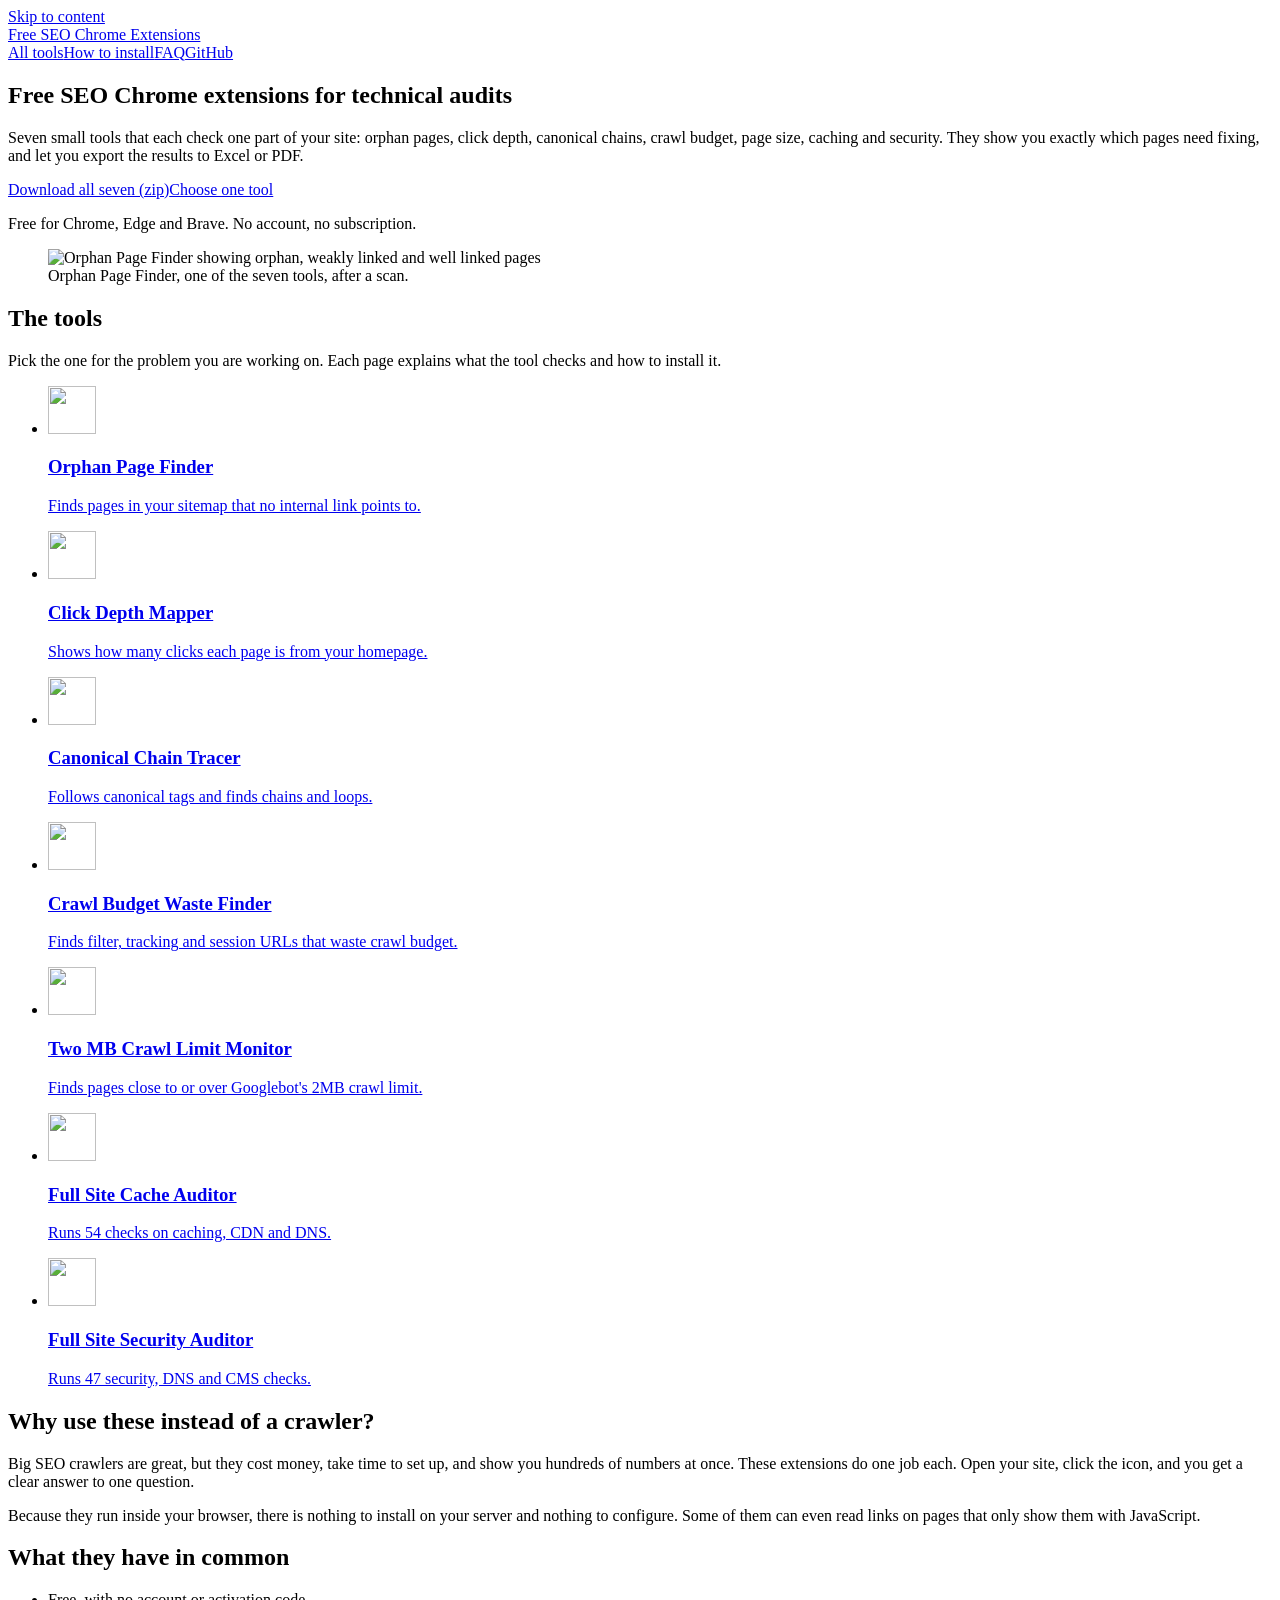
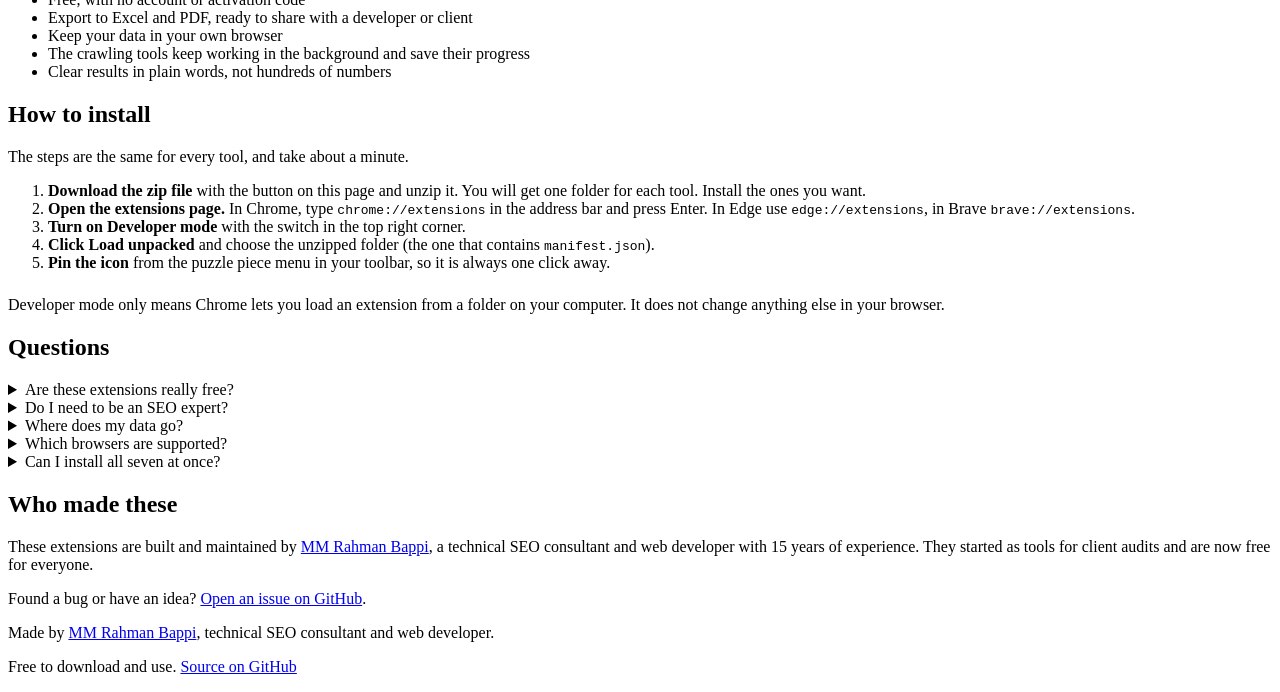
==== index.html @ ab99b5d5 "Rename to seo-chrome-extensions, add website with SEO and schema, download links, fix manifest descr" ====
<!doctype html>
<html lang="en">
<head>
<meta charset="utf-8">
<meta name="viewport" content="width=device-width, initial-scale=1">
<title>Free SEO Chrome Extensions for Technical SEO Audits</title>
<meta name="description" content="Seven free Chrome extensions for technical SEO: orphan pages, click depth, canonical chains, crawl budget, the 2MB limit, cache and security audits.">
<link rel="canonical" href="https://mmrahmanbappi.github.io/seo-chrome-extensions/">
<meta name="robots" content="index, follow, max-image-preview:large">
<meta name="author" content="MM Rahman Bappi">
<meta name="theme-color" content="#16835a">
<meta property="og:type" content="website">
<meta property="og:site_name" content="Free SEO Chrome Extensions">
<meta property="og:title" content="Free SEO Chrome Extensions for Technical SEO Audits">
<meta property="og:description" content="Seven free Chrome extensions for technical SEO: orphan pages, click depth, canonical chains, crawl budget, the 2MB limit, cache and security audits.">
<meta property="og:url" content="https://mmrahmanbappi.github.io/seo-chrome-extensions/">
<meta property="og:image" content="https://mmrahmanbappi.github.io/seo-chrome-extensions/images/og/home.jpg">
<meta property="og:image:width" content="1200">
<meta property="og:image:height" content="630">
<meta property="og:image:alt" content="Free SEO Chrome Extensions for Technical SEO Audits">
<meta property="og:locale" content="en_US">
<meta name="twitter:card" content="summary_large_image">
<meta name="twitter:title" content="Free SEO Chrome Extensions for Technical SEO Audits">
<meta name="twitter:description" content="Seven free Chrome extensions for technical SEO: orphan pages, click depth, canonical chains, crawl budget, the 2MB limit, cache and security audits.">
<meta name="twitter:image" content="https://mmrahmanbappi.github.io/seo-chrome-extensions/images/og/home.jpg">
<link rel="icon" href="https://mmrahmanbappi.github.io/seo-chrome-extensions/favicon.svg" type="image/svg+xml">
<link rel="stylesheet" href="https://mmrahmanbappi.github.io/seo-chrome-extensions/site.css">
<script type="application/ld+json">
{
 "@context": "https://schema.org",
 "@graph": [
  {
   "@type": "WebSite",
   "@id": "https://mmrahmanbappi.github.io/seo-chrome-extensions/#website",
   "url": "https://mmrahmanbappi.github.io/seo-chrome-extensions/",
   "name": "Free SEO Chrome Extensions",
   "description": "Seven free Chrome extensions for technical SEO audits.",
   "inLanguage": "en",
   "publisher": {
    "@id": "https://mmrahmanbappi.github.io/seo-chrome-extensions/#author"
   }
  },
  {
   "@type": "Person",
   "@id": "https://mmrahmanbappi.github.io/seo-chrome-extensions/#author",
   "name": "MM Rahman Bappi",
   "url": "https://mmseo.app/",
   "jobTitle": "Technical SEO consultant and web developer",
   "sameAs": [
    "https://github.com/mmrahmanbappi",
    "https://mmseo.app/"
   ]
  },
  {
   "@type": "CollectionPage",
   "@id": "https://mmrahmanbappi.github.io/seo-chrome-extensions/#webpage",
   "url": "https://mmrahmanbappi.github.io/seo-chrome-extensions/",
   "name": "Free SEO Chrome Extensions for Technical SEO Audits",
   "description": "Seven free Chrome extensions for technical SEO: orphan pages, click depth, canonical chains, crawl budget, the 2MB limit, cache and security audits.",
   "isPartOf": {
    "@id": "https://mmrahmanbappi.github.io/seo-chrome-extensions/#website"
   },
   "mainEntity": {
    "@id": "https://mmrahmanbappi.github.io/seo-chrome-extensions/#tools"
   },
   "primaryImageOfPage": "https://mmrahmanbappi.github.io/seo-chrome-extensions/images/og/home.jpg",
   "inLanguage": "en",
   "dateModified": "2026-09-23"
  },
  {
   "@type": "ItemList",
   "@id": "https://mmrahmanbappi.github.io/seo-chrome-extensions/#tools",
   "name": "Free SEO Chrome extensions",
   "numberOfItems": 7,
   "itemListElement": [
    {
     "@type": "ListItem",
     "position": 1,
     "url": "https://mmrahmanbappi.github.io/seo-chrome-extensions/orphan-page-finder/",
     "name": "Orphan Page Finder"
    },
    {
     "@type": "ListItem",
     "position": 2,
     "url": "https://mmrahmanbappi.github.io/seo-chrome-extensions/click-depth-mapper/",
     "name": "Click Depth Mapper"
    },
    {
     "@type": "ListItem",
     "position": 3,
     "url": "https://mmrahmanbappi.github.io/seo-chrome-extensions/canonical-chain-tracer/",
     "name": "Canonical Chain Tracer"
    },
    {
     "@type": "ListItem",
     "position": 4,
     "url": "https://mmrahmanbappi.github.io/seo-chrome-extensions/crawl-budget-waste-finder/",
     "name": "Crawl Budget Waste Finder"
    },
    {
     "@type": "ListItem",
     "position": 5,
     "url": "https://mmrahmanbappi.github.io/seo-chrome-extensions/two-mb-crawl-limit-monitor/",
     "name": "Two MB Crawl Limit Monitor"
    },
    {
     "@type": "ListItem",
     "position": 6,
     "url": "https://mmrahmanbappi.github.io/seo-chrome-extensions/full-site-cache-auditor/",
     "name": "Full Site Cache Auditor"
    },
    {
     "@type": "ListItem",
     "position": 7,
     "url": "https://mmrahmanbappi.github.io/seo-chrome-extensions/full-site-security-auditor/",
     "name": "Full Site Security Auditor"
    }
   ]
  },
  {
   "@type": "FAQPage",
   "@id": "https://mmrahmanbappi.github.io/seo-chrome-extensions/#faq",
   "mainEntity": [
    {
     "@type": "Question",
     "name": "Are these extensions really free?",
     "acceptedAnswer": {
      "@type": "Answer",
      "text": "Yes. All seven are free to download and use, with no account, no subscription and no activation code."
     }
    },
    {
     "@type": "Question",
     "name": "Do I need to be an SEO expert?",
     "acceptedAnswer": {
      "@type": "Answer",
      "text": "No. Each tool explains what it found in plain words and shows which pages need attention first. You can also export Excel and PDF reports to share with a developer."
     }
    },
    {
     "@type": "Question",
     "name": "Where does my data go?",
     "acceptedAnswer": {
      "@type": "Answer",
      "text": "Scan results and settings are saved in your own browser. The extensions do not ask you to sign in."
     }
    },
    {
     "@type": "Question",
     "name": "Which browsers are supported?",
     "acceptedAnswer": {
      "@type": "Answer",
      "text": "Google Chrome, and browsers built on Chromium such as Microsoft Edge and Brave."
     }
    },
    {
     "@type": "Question",
     "name": "Can I install all seven at once?",
     "acceptedAnswer": {
      "@type": "Answer",
      "text": "Yes. Download the all-in-one zip, unzip it, and load each folder with Load unpacked."
     }
    }
   ]
  }
 ]
}
</script>
</head>
<body>
<a class="skip" href="#main">Skip to content</a>
<header class="top"><div class="wrap">
<a class="brand" href="https://mmrahmanbappi.github.io/seo-chrome-extensions/">Free SEO Chrome Extensions</a>
<nav aria-label="Main"><a href="https://mmrahmanbappi.github.io/seo-chrome-extensions/#tools">All tools</a><a href="https://mmrahmanbappi.github.io/seo-chrome-extensions/#install">How to install</a><a href="https://mmrahmanbappi.github.io/seo-chrome-extensions/#faq">FAQ</a><a href="https://github.com/mmrahmanbappi/seo-chrome-extensions">GitHub</a></nav>
</div></header>
<main id="main">
<section class="hero"><div class="wrap hero-grid">
<div>
<h1>Free SEO Chrome extensions for technical audits</h1>
<p class="lead">Seven small tools that each check one part of your site: orphan pages, click depth, canonical chains, crawl budget, page size, caching and security. They show you exactly which pages need fixing, and let you export the results to Excel or PDF.</p>
<div class="actions"><a class="btn main" href="https://github.com/mmrahmanbappi/seo-chrome-extensions/releases/latest/download/seo-chrome-extensions-all.zip">Download all seven (zip)</a><a class="btn alt" href="#tools">Choose one tool</a></div>
<p class="small">Free for Chrome, Edge and Brave. No account, no subscription.</p>
</div>
<figure>
<picture><source type="image/webp" srcset="https://mmrahmanbappi.github.io/seo-chrome-extensions/images/orphan-page-finder-800.webp 800w, https://mmrahmanbappi.github.io/seo-chrome-extensions/images/orphan-page-finder-1200.webp 1200w" sizes="(max-width: 860px) 100vw, 600px">
<img src="https://mmrahmanbappi.github.io/seo-chrome-extensions/images/orphan-page-finder-1200.jpg" alt="Orphan Page Finder showing orphan, weakly linked and well linked pages" width="1200" height="628" fetchpriority="high"></picture>
<figcaption>Orphan Page Finder, one of the seven tools, after a scan.</figcaption>
</figure>
</div></section>

<section class="band alt" id="tools"><div class="wrap">
<h2>The tools</h2>
<p>Pick the one for the problem you are working on. Each page explains what the tool checks and how to install it.</p>
<ul class="grid"><li><a class="card" href="https://mmrahmanbappi.github.io/seo-chrome-extensions/orphan-page-finder/"><img src="https://mmrahmanbappi.github.io/seo-chrome-extensions/images/icons/orphan-page-finder.png" alt="" width="48" height="48" loading="lazy"><div><h3>Orphan Page Finder</h3><p>Finds pages in your sitemap that no internal link points to.</p></div></a></li><li><a class="card" href="https://mmrahmanbappi.github.io/seo-chrome-extensions/click-depth-mapper/"><img src="https://mmrahmanbappi.github.io/seo-chrome-extensions/images/icons/click-depth-mapper.png" alt="" width="48" height="48" loading="lazy"><div><h3>Click Depth Mapper</h3><p>Shows how many clicks each page is from your homepage.</p></div></a></li><li><a class="card" href="https://mmrahmanbappi.github.io/seo-chrome-extensions/canonical-chain-tracer/"><img src="https://mmrahmanbappi.github.io/seo-chrome-extensions/images/icons/canonical-chain-tracer.png" alt="" width="48" height="48" loading="lazy"><div><h3>Canonical Chain Tracer</h3><p>Follows canonical tags and finds chains and loops.</p></div></a></li><li><a class="card" href="https://mmrahmanbappi.github.io/seo-chrome-extensions/crawl-budget-waste-finder/"><img src="https://mmrahmanbappi.github.io/seo-chrome-extensions/images/icons/crawl-budget-waste-finder.png" alt="" width="48" height="48" loading="lazy"><div><h3>Crawl Budget Waste Finder</h3><p>Finds filter, tracking and session URLs that waste crawl budget.</p></div></a></li><li><a class="card" href="https://mmrahmanbappi.github.io/seo-chrome-extensions/two-mb-crawl-limit-monitor/"><img src="https://mmrahmanbappi.github.io/seo-chrome-extensions/images/icons/two-mb-crawl-limit-monitor.png" alt="" width="48" height="48" loading="lazy"><div><h3>Two MB Crawl Limit Monitor</h3><p>Finds pages close to or over Googlebot&#x27;s 2MB crawl limit.</p></div></a></li><li><a class="card" href="https://mmrahmanbappi.github.io/seo-chrome-extensions/full-site-cache-auditor/"><img src="https://mmrahmanbappi.github.io/seo-chrome-extensions/images/icons/full-site-cache-auditor.png" alt="" width="48" height="48" loading="lazy"><div><h3>Full Site Cache Auditor</h3><p>Runs 54 checks on caching, CDN and DNS.</p></div></a></li><li><a class="card" href="https://mmrahmanbappi.github.io/seo-chrome-extensions/full-site-security-auditor/"><img src="https://mmrahmanbappi.github.io/seo-chrome-extensions/images/icons/full-site-security-auditor.png" alt="" width="48" height="48" loading="lazy"><div><h3>Full Site Security Auditor</h3><p>Runs 47 security, DNS and CMS checks.</p></div></a></li></ul>
</div></section>

<section class="band"><div class="wrap two">
<div><h2>Why use these instead of a crawler?</h2>
<p>Big SEO crawlers are great, but they cost money, take time to set up, and show you hundreds of numbers at once. These extensions do one job each. Open your site, click the icon, and you get a clear answer to one question.</p>
<p>Because they run inside your browser, there is nothing to install on your server and nothing to configure. Some of them can even read links on pages that only show them with JavaScript.</p></div>
<div><h2>What they have in common</h2><ul class="checks">
<li>Free, with no account or activation code</li>
<li>Export to Excel and PDF, ready to share with a developer or client</li>
<li>Keep your data in your own browser</li>
<li>The crawling tools keep working in the background and save their progress</li>
<li>Clear results in plain words, not hundreds of numbers</li>
</ul></div>
</div></section>

<section class="band alt" id="install"><div class="wrap narrow">
<h2>How to install</h2>
<p>The steps are the same for every tool, and take about a minute.</p>
<ol class="steps">
<li><strong>Download the zip file</strong> with the button on this page and unzip it. You will get one folder for each tool. Install the ones you want.</li>
<li><strong>Open the extensions page.</strong> In Chrome, type <code>chrome://extensions</code> in the address bar and press Enter. In Edge use <code>edge://extensions</code>, in Brave <code>brave://extensions</code>.</li>
<li><strong>Turn on Developer mode</strong> with the switch in the top right corner.</li>
<li><strong>Click Load unpacked</strong> and choose the unzipped folder (the one that contains <code>manifest.json</code>).</li>
<li><strong>Pin the icon</strong> from the puzzle piece menu in your toolbar, so it is always one click away.</li>
</ol>
<p class="note" style="margin-top:1.5rem">Developer mode only means Chrome lets you load an extension from a folder on your computer. It does not change anything else in your browser.</p>
</div></section>

<section class="band" id="faq"><div class="wrap narrow">
<h2>Questions</h2>
<details><summary>Are these extensions really free?</summary><p>Yes. All seven are free to download and use, with no account, no subscription and no activation code.</p></details><details><summary>Do I need to be an SEO expert?</summary><p>No. Each tool explains what it found in plain words and shows which pages need attention first. You can also export Excel and PDF reports to share with a developer.</p></details><details><summary>Where does my data go?</summary><p>Scan results and settings are saved in your own browser. The extensions do not ask you to sign in.</p></details><details><summary>Which browsers are supported?</summary><p>Google Chrome, and browsers built on Chromium such as Microsoft Edge and Brave.</p></details><details><summary>Can I install all seven at once?</summary><p>Yes. Download the all-in-one zip, unzip it, and load each folder with Load unpacked.</p></details>
</div></section>

<section class="band alt"><div class="wrap narrow">
<h2>Who made these</h2>
<p>These extensions are built and maintained by <a href="https://mmseo.app/">MM Rahman Bappi</a>, a technical SEO consultant and web developer with 15 years of experience. They started as tools for client audits and are now free for everyone.</p>
<p>Found a bug or have an idea? <a href="https://github.com/mmrahmanbappi/seo-chrome-extensions/issues">Open an issue on GitHub</a>.</p>
</div></section>
</main>
<footer><div class="wrap">
<p>Made by <a href="https://mmseo.app/">MM Rahman Bappi</a>, technical SEO consultant and web developer.</p>
<p>Free to download and use. <a href="https://github.com/mmrahmanbappi/seo-chrome-extensions">Source on GitHub</a></p>
</div></footer>
</body>
</html>
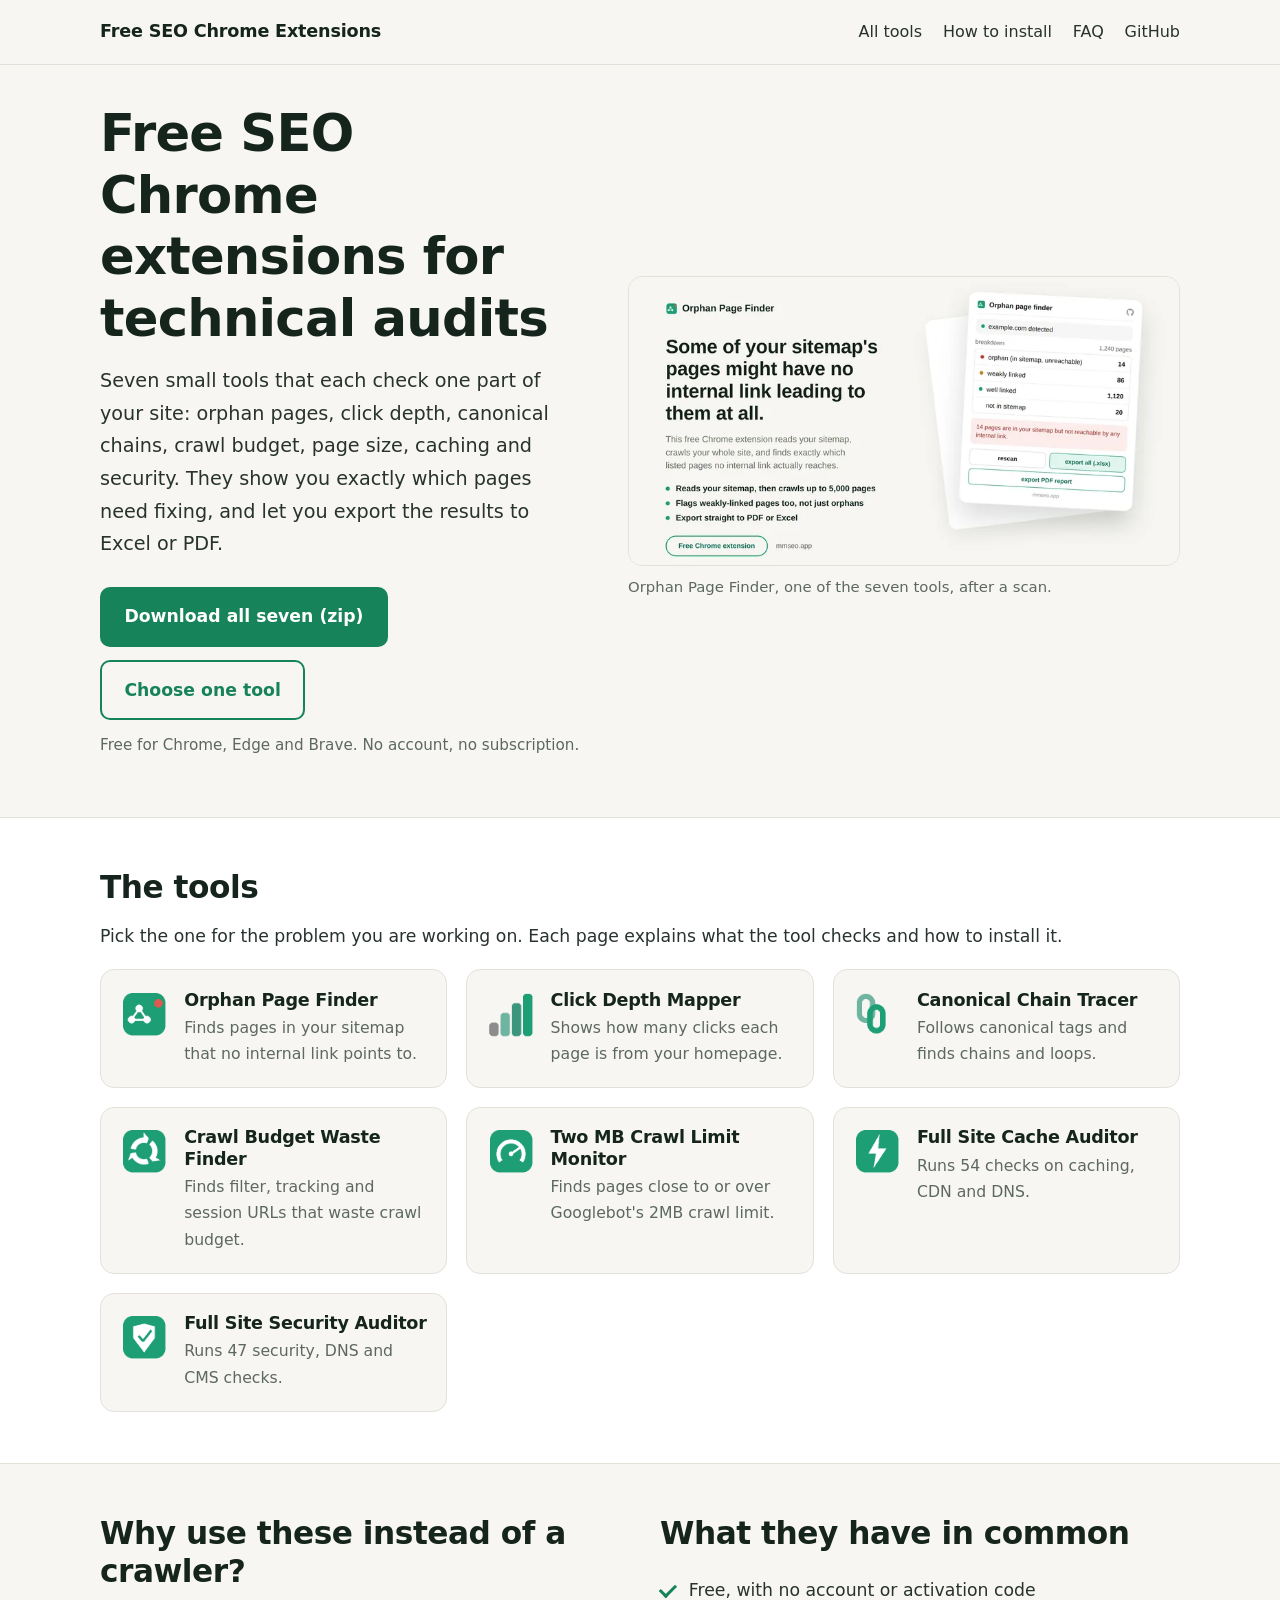
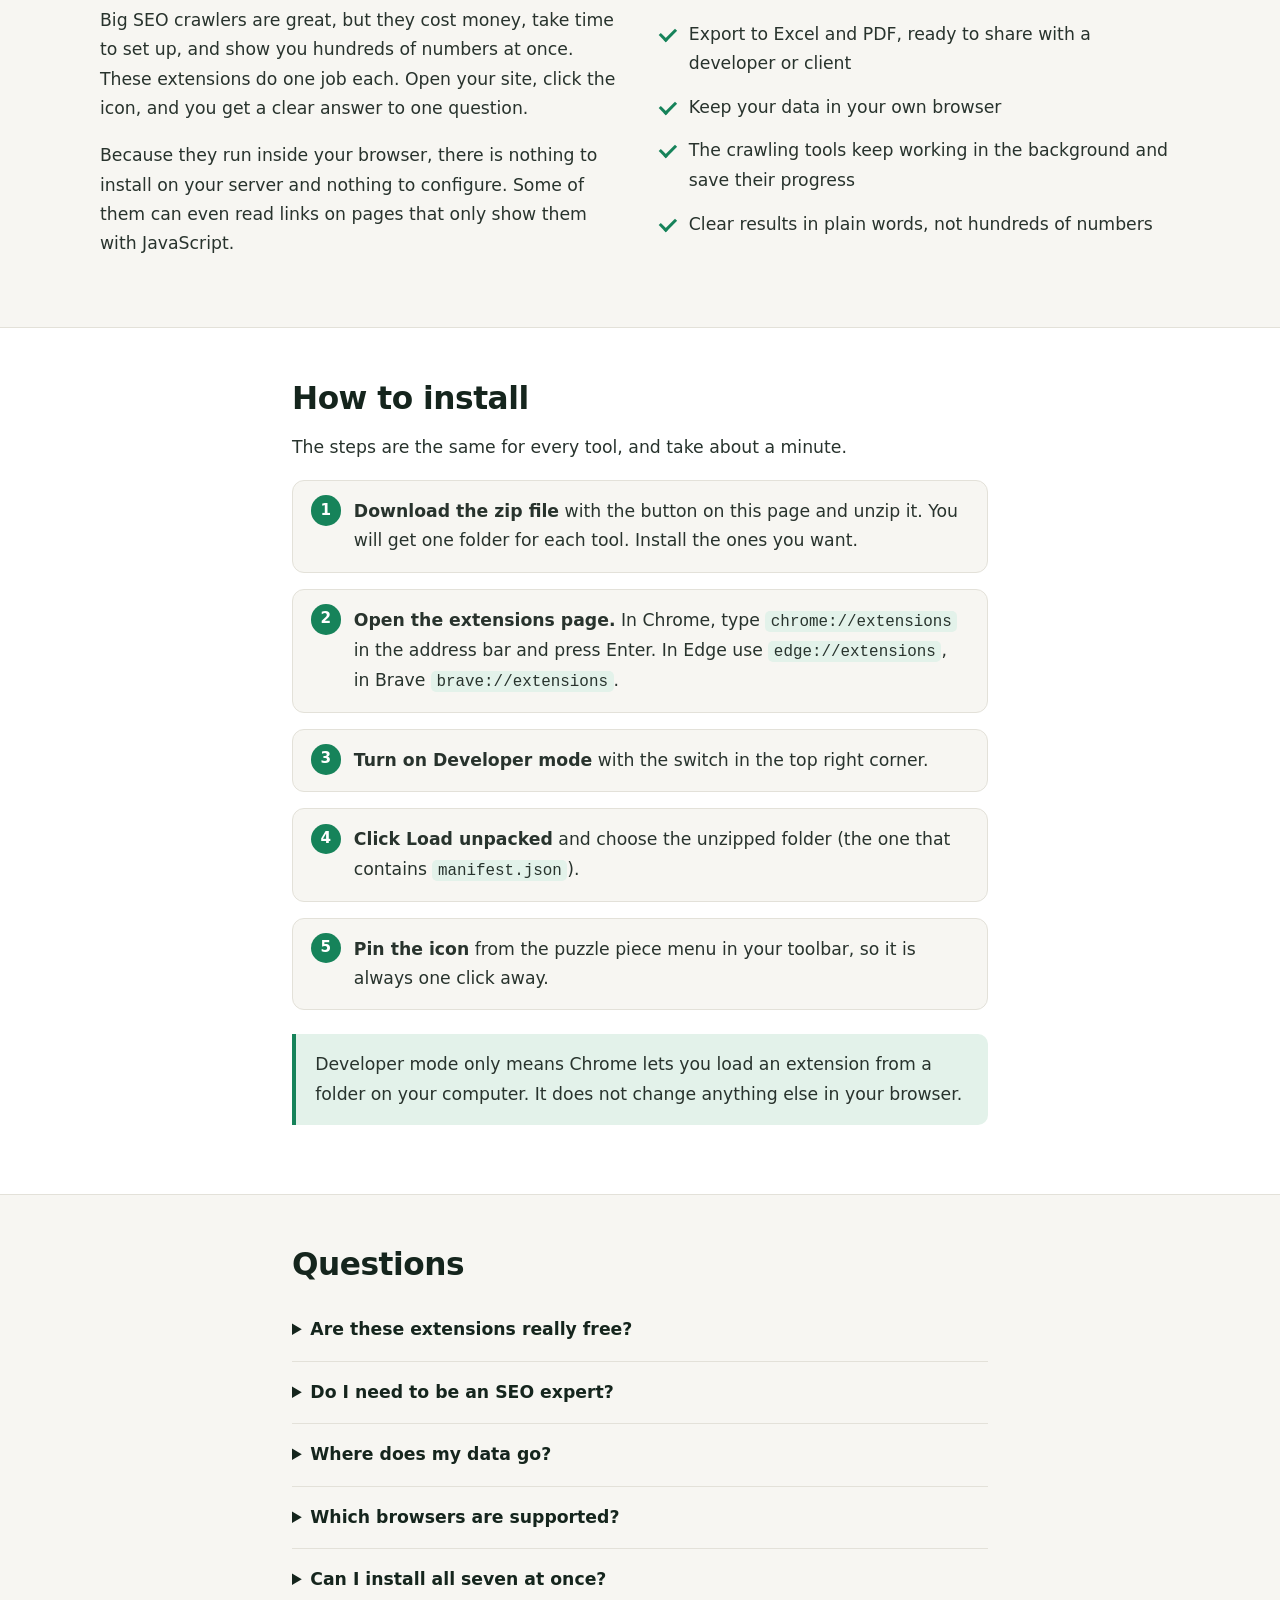
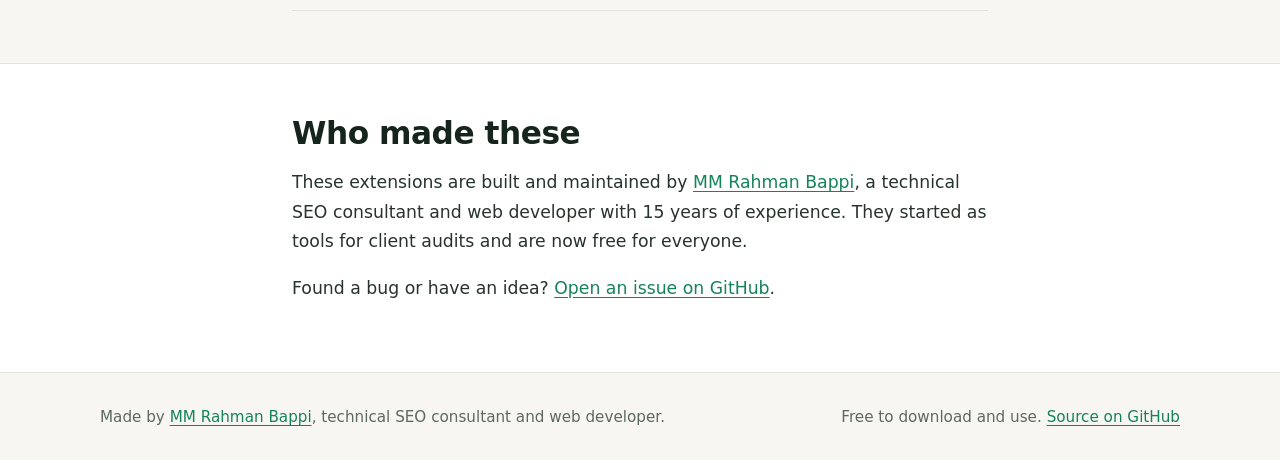
==== commit d71bc968: "Rename repository to chrome-extensions and update all links" ====
--- a/index.html
+++ b/index.html
@@ -5,7 +5,7 @@
 <meta name="viewport" content="width=device-width, initial-scale=1">
 <title>Free SEO Chrome Extensions for Technical SEO Audits</title>
 <meta name="description" content="Seven free Chrome extensions for technical SEO: orphan pages, click depth, canonical chains, crawl budget, the 2MB limit, cache and security audits.">
-<link rel="canonical" href="https://mmrahmanbappi.github.io/seo-chrome-extensions/">
+<link rel="canonical" href="https://mmrahmanbappi.github.io/chrome-extensions/">
 <meta name="robots" content="index, follow, max-image-preview:large">
 <meta name="author" content="MM Rahman Bappi">
 <meta name="theme-color" content="#16835a">
@@ -13,8 +13,8 @@
 <meta property="og:site_name" content="Free SEO Chrome Extensions">
 <meta property="og:title" content="Free SEO Chrome Extensions for Technical SEO Audits">
 <meta property="og:description" content="Seven free Chrome extensions for technical SEO: orphan pages, click depth, canonical chains, crawl budget, the 2MB limit, cache and security audits.">
-<meta property="og:url" content="https://mmrahmanbappi.github.io/seo-chrome-extensions/">
-<meta property="og:image" content="https://mmrahmanbappi.github.io/seo-chrome-extensions/images/og/home.jpg">
+<meta property="og:url" content="https://mmrahmanbappi.github.io/chrome-extensions/">
+<meta property="og:image" content="https://mmrahmanbappi.github.io/chrome-extensions/images/og/home.jpg">
 <meta property="og:image:width" content="1200">
 <meta property="og:image:height" content="630">
 <meta property="og:image:alt" content="Free SEO Chrome Extensions for Technical SEO Audits">
@@ -22,27 +22,27 @@
 <meta name="twitter:card" content="summary_large_image">
 <meta name="twitter:title" content="Free SEO Chrome Extensions for Technical SEO Audits">
 <meta name="twitter:description" content="Seven free Chrome extensions for technical SEO: orphan pages, click depth, canonical chains, crawl budget, the 2MB limit, cache and security audits.">
-<meta name="twitter:image" content="https://mmrahmanbappi.github.io/seo-chrome-extensions/images/og/home.jpg">
-<link rel="icon" href="https://mmrahmanbappi.github.io/seo-chrome-extensions/favicon.svg" type="image/svg+xml">
-<link rel="stylesheet" href="https://mmrahmanbappi.github.io/seo-chrome-extensions/site.css">
+<meta name="twitter:image" content="https://mmrahmanbappi.github.io/chrome-extensions/images/og/home.jpg">
+<link rel="icon" href="https://mmrahmanbappi.github.io/chrome-extensions/favicon.svg" type="image/svg+xml">
+<link rel="stylesheet" href="https://mmrahmanbappi.github.io/chrome-extensions/site.css">
 <script type="application/ld+json">
 {
  "@context": "https://schema.org",
  "@graph": [
   {
    "@type": "WebSite",
-   "@id": "https://mmrahmanbappi.github.io/seo-chrome-extensions/#website",
-   "url": "https://mmrahmanbappi.github.io/seo-chrome-extensions/",
+   "@id": "https://mmrahmanbappi.github.io/chrome-extensions/#website",
+   "url": "https://mmrahmanbappi.github.io/chrome-extensions/",
    "name": "Free SEO Chrome Extensions",
    "description": "Seven free Chrome extensions for technical SEO audits.",
    "inLanguage": "en",
    "publisher": {
-    "@id": "https://mmrahmanbappi.github.io/seo-chrome-extensions/#author"
+    "@id": "https://mmrahmanbappi.github.io/chrome-extensions/#author"
    }
   },
   {
    "@type": "Person",
-   "@id": "https://mmrahmanbappi.github.io/seo-chrome-extensions/#author",
+   "@id": "https://mmrahmanbappi.github.io/chrome-extensions/#author",
    "name": "MM Rahman Bappi",
    "url": "https://mmseo.app/",
    "jobTitle": "Technical SEO consultant and web developer",
@@ -53,73 +53,73 @@
   },
   {
    "@type": "CollectionPage",
-   "@id": "https://mmrahmanbappi.github.io/seo-chrome-extensions/#webpage",
-   "url": "https://mmrahmanbappi.github.io/seo-chrome-extensions/",
+   "@id": "https://mmrahmanbappi.github.io/chrome-extensions/#webpage",
+   "url": "https://mmrahmanbappi.github.io/chrome-extensions/",
    "name": "Free SEO Chrome Extensions for Technical SEO Audits",
    "description": "Seven free Chrome extensions for technical SEO: orphan pages, click depth, canonical chains, crawl budget, the 2MB limit, cache and security audits.",
    "isPartOf": {
-    "@id": "https://mmrahmanbappi.github.io/seo-chrome-extensions/#website"
+    "@id": "https://mmrahmanbappi.github.io/chrome-extensions/#website"
    },
    "mainEntity": {
-    "@id": "https://mmrahmanbappi.github.io/seo-chrome-extensions/#tools"
+    "@id": "https://mmrahmanbappi.github.io/chrome-extensions/#tools"
    },
-   "primaryImageOfPage": "https://mmrahmanbappi.github.io/seo-chrome-extensions/images/og/home.jpg",
+   "primaryImageOfPage": "https://mmrahmanbappi.github.io/chrome-extensions/images/og/home.jpg",
    "inLanguage": "en",
    "dateModified": "2026-09-23"
   },
   {
    "@type": "ItemList",
-   "@id": "https://mmrahmanbappi.github.io/seo-chrome-extensions/#tools",
+   "@id": "https://mmrahmanbappi.github.io/chrome-extensions/#tools",
    "name": "Free SEO Chrome extensions",
    "numberOfItems": 7,
    "itemListElement": [
     {
      "@type": "ListItem",
      "position": 1,
-     "url": "https://mmrahmanbappi.github.io/seo-chrome-extensions/orphan-page-finder/",
+     "url": "https://mmrahmanbappi.github.io/chrome-extensions/orphan-page-finder/",
      "name": "Orphan Page Finder"
     },
     {
      "@type": "ListItem",
      "position": 2,
-     "url": "https://mmrahmanbappi.github.io/seo-chrome-extensions/click-depth-mapper/",
+     "url": "https://mmrahmanbappi.github.io/chrome-extensions/click-depth-mapper/",
      "name": "Click Depth Mapper"
     },
     {
      "@type": "ListItem",
      "position": 3,
-     "url": "https://mmrahmanbappi.github.io/seo-chrome-extensions/canonical-chain-tracer/",
+     "url": "https://mmrahmanbappi.github.io/chrome-extensions/canonical-chain-tracer/",
      "name": "Canonical Chain Tracer"
     },
     {
      "@type": "ListItem",
      "position": 4,
-     "url": "https://mmrahmanbappi.github.io/seo-chrome-extensions/crawl-budget-waste-finder/",
+     "url": "https://mmrahmanbappi.github.io/chrome-extensions/crawl-budget-waste-finder/",
      "name": "Crawl Budget Waste Finder"
     },
     {
      "@type": "ListItem",
      "position": 5,
-     "url": "https://mmrahmanbappi.github.io/seo-chrome-extensions/two-mb-crawl-limit-monitor/",
+     "url": "https://mmrahmanbappi.github.io/chrome-extensions/two-mb-crawl-limit-monitor/",
      "name": "Two MB Crawl Limit Monitor"
     },
     {
      "@type": "ListItem",
      "position": 6,
-     "url": "https://mmrahmanbappi.github.io/seo-chrome-extensions/full-site-cache-auditor/",
+     "url": "https://mmrahmanbappi.github.io/chrome-extensions/full-site-cache-auditor/",
      "name": "Full Site Cache Auditor"
     },
     {
      "@type": "ListItem",
      "position": 7,
-     "url": "https://mmrahmanbappi.github.io/seo-chrome-extensions/full-site-security-auditor/",
+     "url": "https://mmrahmanbappi.github.io/chrome-extensions/full-site-security-auditor/",
      "name": "Full Site Security Auditor"
     }
    ]
   },
   {
    "@type": "FAQPage",
-   "@id": "https://mmrahmanbappi.github.io/seo-chrome-extensions/#faq",
+   "@id": "https://mmrahmanbappi.github.io/chrome-extensions/#faq",
    "mainEntity": [
     {
      "@type": "Question",
@@ -170,20 +170,20 @@
 <body>
 <a class="skip" href="#main">Skip to content</a>
 <header class="top"><div class="wrap">
-<a class="brand" href="https://mmrahmanbappi.github.io/seo-chrome-extensions/">Free SEO Chrome Extensions</a>
-<nav aria-label="Main"><a href="https://mmrahmanbappi.github.io/seo-chrome-extensions/#tools">All tools</a><a href="https://mmrahmanbappi.github.io/seo-chrome-extensions/#install">How to install</a><a href="https://mmrahmanbappi.github.io/seo-chrome-extensions/#faq">FAQ</a><a href="https://github.com/mmrahmanbappi/seo-chrome-extensions">GitHub</a></nav>
+<a class="brand" href="https://mmrahmanbappi.github.io/chrome-extensions/">Free SEO Chrome Extensions</a>
+<nav aria-label="Main"><a href="https://mmrahmanbappi.github.io/chrome-extensions/#tools">All tools</a><a href="https://mmrahmanbappi.github.io/chrome-extensions/#install">How to install</a><a href="https://mmrahmanbappi.github.io/chrome-extensions/#faq">FAQ</a><a href="https://github.com/mmrahmanbappi/chrome-extensions">GitHub</a></nav>
 </div></header>
 <main id="main">
 <section class="hero"><div class="wrap hero-grid">
 <div>
 <h1>Free SEO Chrome extensions for technical audits</h1>
 <p class="lead">Seven small tools that each check one part of your site: orphan pages, click depth, canonical chains, crawl budget, page size, caching and security. They show you exactly which pages need fixing, and let you export the results to Excel or PDF.</p>
-<div class="actions"><a class="btn main" href="https://github.com/mmrahmanbappi/seo-chrome-extensions/releases/latest/download/seo-chrome-extensions-all.zip">Download all seven (zip)</a><a class="btn alt" href="#tools">Choose one tool</a></div>
+<div class="actions"><a class="btn main" href="https://github.com/mmrahmanbappi/chrome-extensions/releases/latest/download/chrome-extensions-all.zip">Download all seven (zip)</a><a class="btn alt" href="#tools">Choose one tool</a></div>
 <p class="small">Free for Chrome, Edge and Brave. No account, no subscription.</p>
 </div>
 <figure>
-<picture><source type="image/webp" srcset="https://mmrahmanbappi.github.io/seo-chrome-extensions/images/orphan-page-finder-800.webp 800w, https://mmrahmanbappi.github.io/seo-chrome-extensions/images/orphan-page-finder-1200.webp 1200w" sizes="(max-width: 860px) 100vw, 600px">
-<img src="https://mmrahmanbappi.github.io/seo-chrome-extensions/images/orphan-page-finder-1200.jpg" alt="Orphan Page Finder showing orphan, weakly linked and well linked pages" width="1200" height="628" fetchpriority="high"></picture>
+<picture><source type="image/webp" srcset="https://mmrahmanbappi.github.io/chrome-extensions/images/orphan-page-finder-800.webp 800w, https://mmrahmanbappi.github.io/chrome-extensions/images/orphan-page-finder-1200.webp 1200w" sizes="(max-width: 860px) 100vw, 600px">
+<img src="https://mmrahmanbappi.github.io/chrome-extensions/images/orphan-page-finder-1200.jpg" alt="Orphan Page Finder showing orphan, weakly linked and well linked pages" width="1200" height="628" fetchpriority="high"></picture>
 <figcaption>Orphan Page Finder, one of the seven tools, after a scan.</figcaption>
 </figure>
 </div></section>
@@ -191,7 +191,7 @@
 <section class="band alt" id="tools"><div class="wrap">
 <h2>The tools</h2>
 <p>Pick the one for the problem you are working on. Each page explains what the tool checks and how to install it.</p>
-<ul class="grid"><li><a class="card" href="https://mmrahmanbappi.github.io/seo-chrome-extensions/orphan-page-finder/"><img src="https://mmrahmanbappi.github.io/seo-chrome-extensions/images/icons/orphan-page-finder.png" alt="" width="48" height="48" loading="lazy"><div><h3>Orphan Page Finder</h3><p>Finds pages in your sitemap that no internal link points to.</p></div></a></li><li><a class="card" href="https://mmrahmanbappi.github.io/seo-chrome-extensions/click-depth-mapper/"><img src="https://mmrahmanbappi.github.io/seo-chrome-extensions/images/icons/click-depth-mapper.png" alt="" width="48" height="48" loading="lazy"><div><h3>Click Depth Mapper</h3><p>Shows how many clicks each page is from your homepage.</p></div></a></li><li><a class="card" href="https://mmrahmanbappi.github.io/seo-chrome-extensions/canonical-chain-tracer/"><img src="https://mmrahmanbappi.github.io/seo-chrome-extensions/images/icons/canonical-chain-tracer.png" alt="" width="48" height="48" loading="lazy"><div><h3>Canonical Chain Tracer</h3><p>Follows canonical tags and finds chains and loops.</p></div></a></li><li><a class="card" href="https://mmrahmanbappi.github.io/seo-chrome-extensions/crawl-budget-waste-finder/"><img src="https://mmrahmanbappi.github.io/seo-chrome-extensions/images/icons/crawl-budget-waste-finder.png" alt="" width="48" height="48" loading="lazy"><div><h3>Crawl Budget Waste Finder</h3><p>Finds filter, tracking and session URLs that waste crawl budget.</p></div></a></li><li><a class="card" href="https://mmrahmanbappi.github.io/seo-chrome-extensions/two-mb-crawl-limit-monitor/"><img src="https://mmrahmanbappi.github.io/seo-chrome-extensions/images/icons/two-mb-crawl-limit-monitor.png" alt="" width="48" height="48" loading="lazy"><div><h3>Two MB Crawl Limit Monitor</h3><p>Finds pages close to or over Googlebot&#x27;s 2MB crawl limit.</p></div></a></li><li><a class="card" href="https://mmrahmanbappi.github.io/seo-chrome-extensions/full-site-cache-auditor/"><img src="https://mmrahmanbappi.github.io/seo-chrome-extensions/images/icons/full-site-cache-auditor.png" alt="" width="48" height="48" loading="lazy"><div><h3>Full Site Cache Auditor</h3><p>Runs 54 checks on caching, CDN and DNS.</p></div></a></li><li><a class="card" href="https://mmrahmanbappi.github.io/seo-chrome-extensions/full-site-security-auditor/"><img src="https://mmrahmanbappi.github.io/seo-chrome-extensions/images/icons/full-site-security-auditor.png" alt="" width="48" height="48" loading="lazy"><div><h3>Full Site Security Auditor</h3><p>Runs 47 security, DNS and CMS checks.</p></div></a></li></ul>
+<ul class="grid"><li><a class="card" href="https://mmrahmanbappi.github.io/chrome-extensions/orphan-page-finder/"><img src="https://mmrahmanbappi.github.io/chrome-extensions/images/icons/orphan-page-finder.png" alt="" width="48" height="48" loading="lazy"><div><h3>Orphan Page Finder</h3><p>Finds pages in your sitemap that no internal link points to.</p></div></a></li><li><a class="card" href="https://mmrahmanbappi.github.io/chrome-extensions/click-depth-mapper/"><img src="https://mmrahmanbappi.github.io/chrome-extensions/images/icons/click-depth-mapper.png" alt="" width="48" height="48" loading="lazy"><div><h3>Click Depth Mapper</h3><p>Shows how many clicks each page is from your homepage.</p></div></a></li><li><a class="card" href="https://mmrahmanbappi.github.io/chrome-extensions/canonical-chain-tracer/"><img src="https://mmrahmanbappi.github.io/chrome-extensions/images/icons/canonical-chain-tracer.png" alt="" width="48" height="48" loading="lazy"><div><h3>Canonical Chain Tracer</h3><p>Follows canonical tags and finds chains and loops.</p></div></a></li><li><a class="card" href="https://mmrahmanbappi.github.io/chrome-extensions/crawl-budget-waste-finder/"><img src="https://mmrahmanbappi.github.io/chrome-extensions/images/icons/crawl-budget-waste-finder.png" alt="" width="48" height="48" loading="lazy"><div><h3>Crawl Budget Waste Finder</h3><p>Finds filter, tracking and session URLs that waste crawl budget.</p></div></a></li><li><a class="card" href="https://mmrahmanbappi.github.io/chrome-extensions/two-mb-crawl-limit-monitor/"><img src="https://mmrahmanbappi.github.io/chrome-extensions/images/icons/two-mb-crawl-limit-monitor.png" alt="" width="48" height="48" loading="lazy"><div><h3>Two MB Crawl Limit Monitor</h3><p>Finds pages close to or over Googlebot&#x27;s 2MB crawl limit.</p></div></a></li><li><a class="card" href="https://mmrahmanbappi.github.io/chrome-extensions/full-site-cache-auditor/"><img src="https://mmrahmanbappi.github.io/chrome-extensions/images/icons/full-site-cache-auditor.png" alt="" width="48" height="48" loading="lazy"><div><h3>Full Site Cache Auditor</h3><p>Runs 54 checks on caching, CDN and DNS.</p></div></a></li><li><a class="card" href="https://mmrahmanbappi.github.io/chrome-extensions/full-site-security-auditor/"><img src="https://mmrahmanbappi.github.io/chrome-extensions/images/icons/full-site-security-auditor.png" alt="" width="48" height="48" loading="lazy"><div><h3>Full Site Security Auditor</h3><p>Runs 47 security, DNS and CMS checks.</p></div></a></li></ul>
 </div></section>
 
 <section class="band"><div class="wrap two">
@@ -228,12 +228,12 @@
 <section class="band alt"><div class="wrap narrow">
 <h2>Who made these</h2>
 <p>These extensions are built and maintained by <a href="https://mmseo.app/">MM Rahman Bappi</a>, a technical SEO consultant and web developer with 15 years of experience. They started as tools for client audits and are now free for everyone.</p>
-<p>Found a bug or have an idea? <a href="https://github.com/mmrahmanbappi/seo-chrome-extensions/issues">Open an issue on GitHub</a>.</p>
+<p>Found a bug or have an idea? <a href="https://github.com/mmrahmanbappi/chrome-extensions/issues">Open an issue on GitHub</a>.</p>
 </div></section>
 </main>
 <footer><div class="wrap">
 <p>Made by <a href="https://mmseo.app/">MM Rahman Bappi</a>, technical SEO consultant and web developer.</p>
-<p>Free to download and use. <a href="https://github.com/mmrahmanbappi/seo-chrome-extensions">Source on GitHub</a></p>
+<p>Free to download and use. <a href="https://github.com/mmrahmanbappi/chrome-extensions">Source on GitHub</a></p>
 </div></footer>
 </body>
 </html>
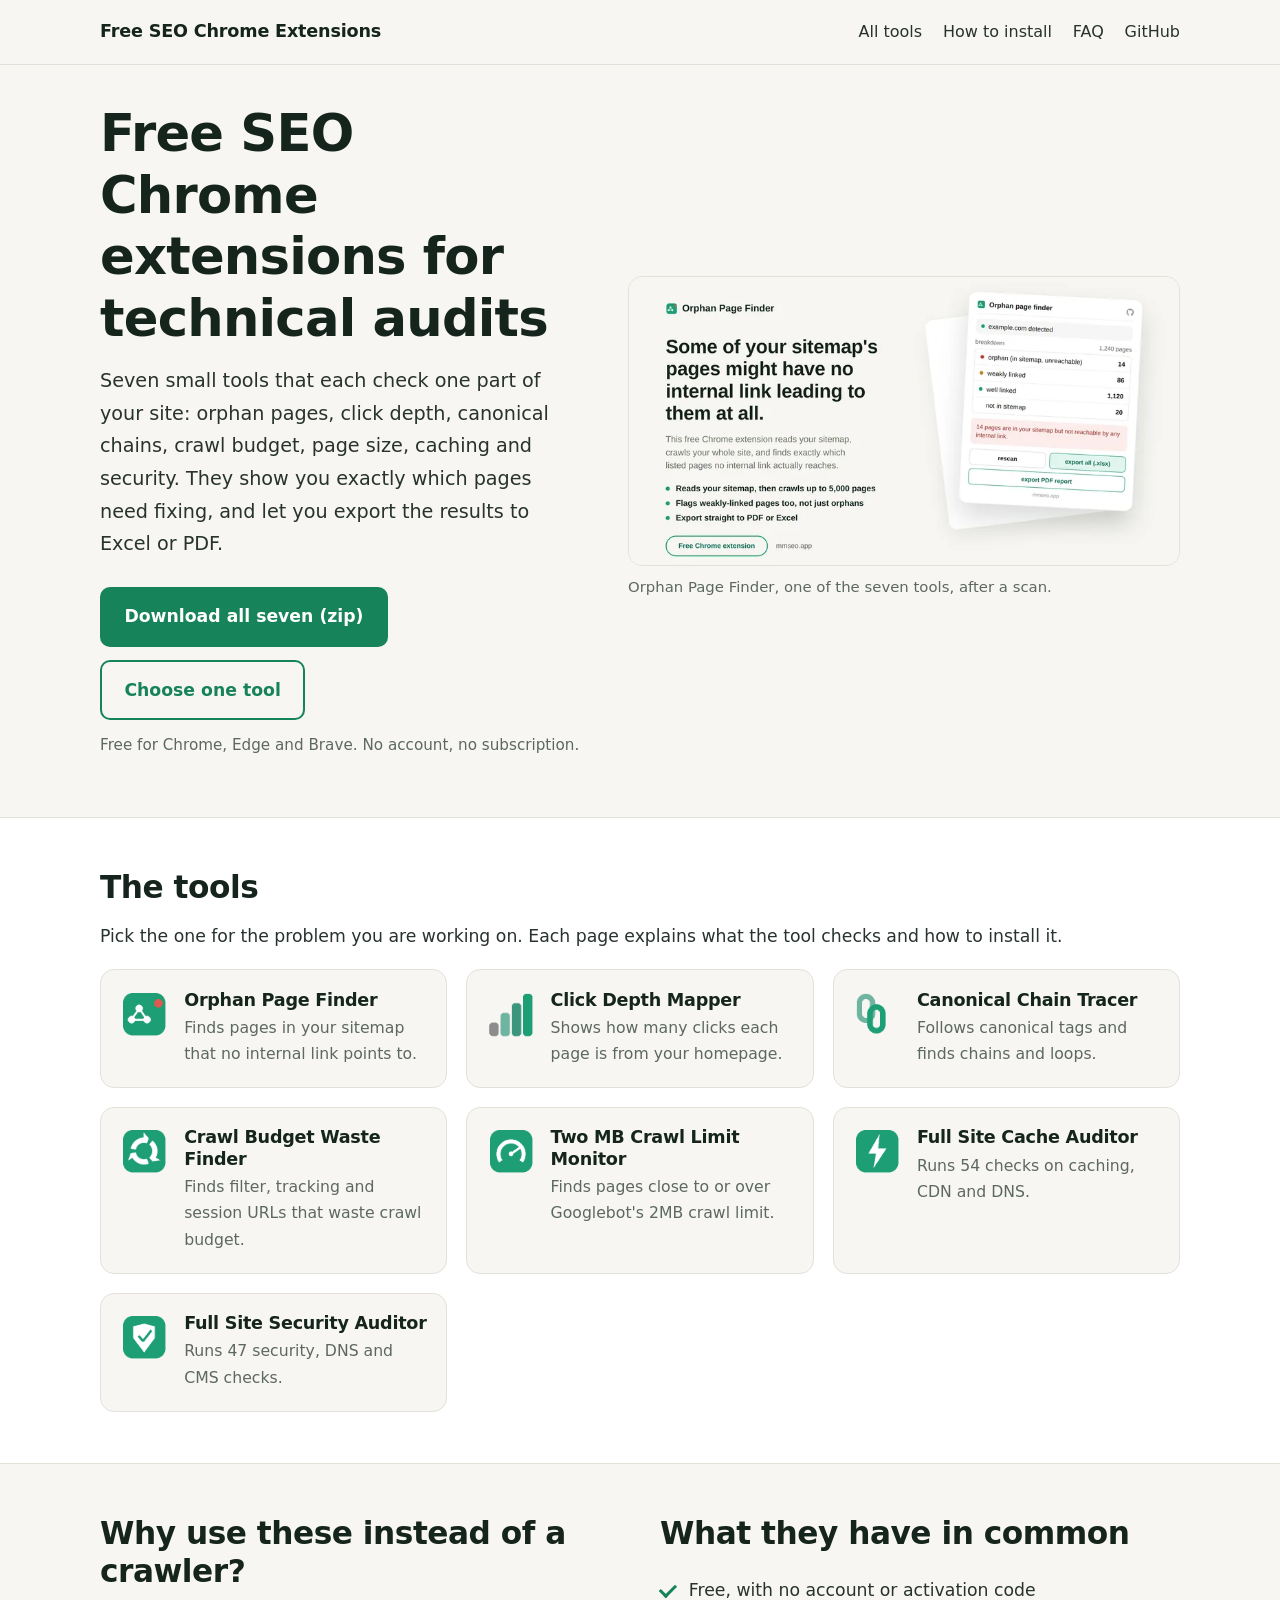
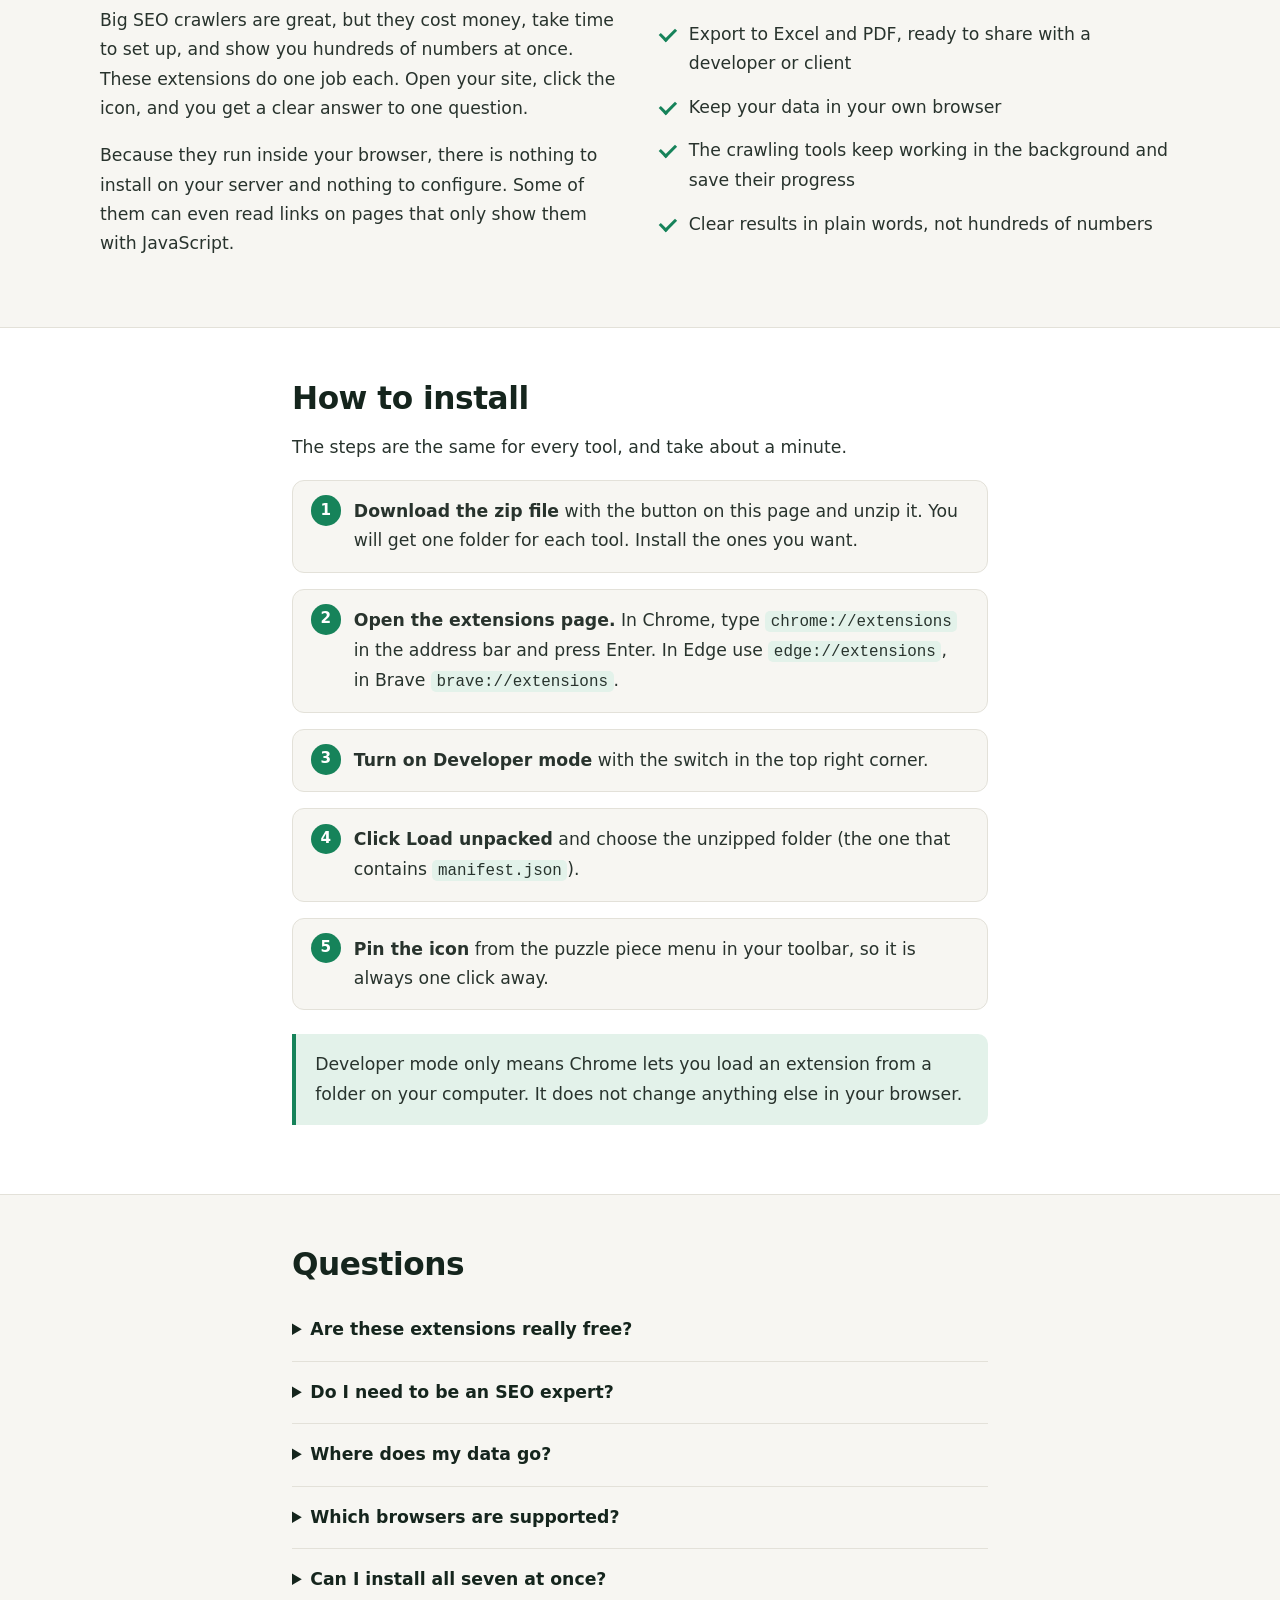
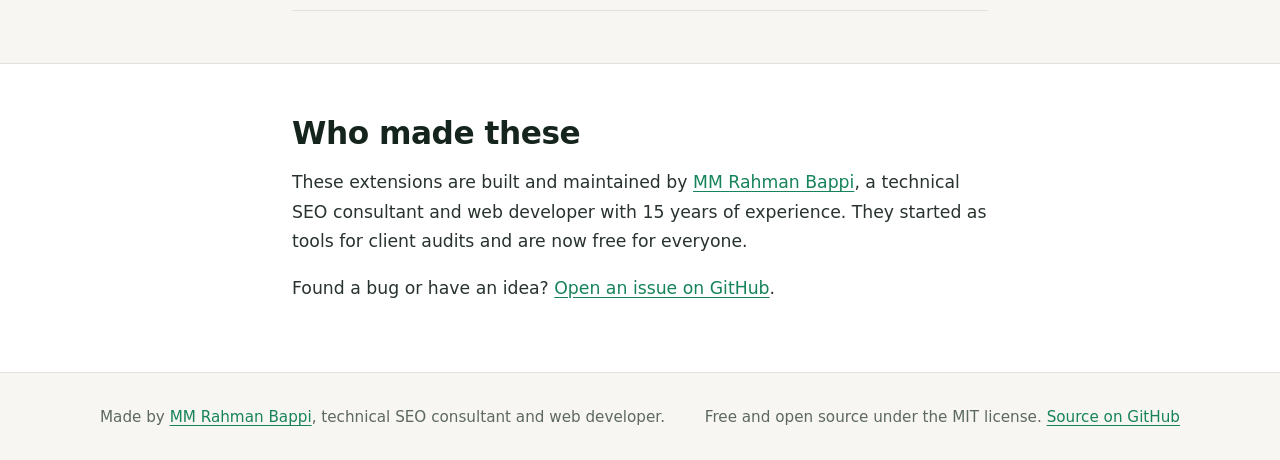
==== commit bae0b9d6: "Change the license of all seven tools to MIT" ====
--- a/index.html
+++ b/index.html
@@ -126,7 +126,7 @@
      "name": "Are these extensions really free?",
      "acceptedAnswer": {
       "@type": "Answer",
-      "text": "Yes. All seven are free to download and use, with no account, no subscription and no activation code."
+      "text": "Yes. All seven are free to download and use and open source under the MIT license, with no account, no subscription and no activation code."
      }
     },
     {
@@ -222,7 +222,7 @@
 
 <section class="band" id="faq"><div class="wrap narrow">
 <h2>Questions</h2>
-<details><summary>Are these extensions really free?</summary><p>Yes. All seven are free to download and use, with no account, no subscription and no activation code.</p></details><details><summary>Do I need to be an SEO expert?</summary><p>No. Each tool explains what it found in plain words and shows which pages need attention first. You can also export Excel and PDF reports to share with a developer.</p></details><details><summary>Where does my data go?</summary><p>Scan results and settings are saved in your own browser. The extensions do not ask you to sign in.</p></details><details><summary>Which browsers are supported?</summary><p>Google Chrome, and browsers built on Chromium such as Microsoft Edge and Brave.</p></details><details><summary>Can I install all seven at once?</summary><p>Yes. Download the all-in-one zip, unzip it, and load each folder with Load unpacked.</p></details>
+<details><summary>Are these extensions really free?</summary><p>Yes. All seven are free to download and use and open source under the MIT license, with no account, no subscription and no activation code.</p></details><details><summary>Do I need to be an SEO expert?</summary><p>No. Each tool explains what it found in plain words and shows which pages need attention first. You can also export Excel and PDF reports to share with a developer.</p></details><details><summary>Where does my data go?</summary><p>Scan results and settings are saved in your own browser. The extensions do not ask you to sign in.</p></details><details><summary>Which browsers are supported?</summary><p>Google Chrome, and browsers built on Chromium such as Microsoft Edge and Brave.</p></details><details><summary>Can I install all seven at once?</summary><p>Yes. Download the all-in-one zip, unzip it, and load each folder with Load unpacked.</p></details>
 </div></section>
 
 <section class="band alt"><div class="wrap narrow">
@@ -233,7 +233,7 @@
 </main>
 <footer><div class="wrap">
 <p>Made by <a href="https://mmseo.app/">MM Rahman Bappi</a>, technical SEO consultant and web developer.</p>
-<p>Free to download and use. <a href="https://github.com/mmrahmanbappi/chrome-extensions">Source on GitHub</a></p>
+<p>Free and open source under the MIT license. <a href="https://github.com/mmrahmanbappi/chrome-extensions">Source on GitHub</a></p>
 </div></footer>
 </body>
 </html>
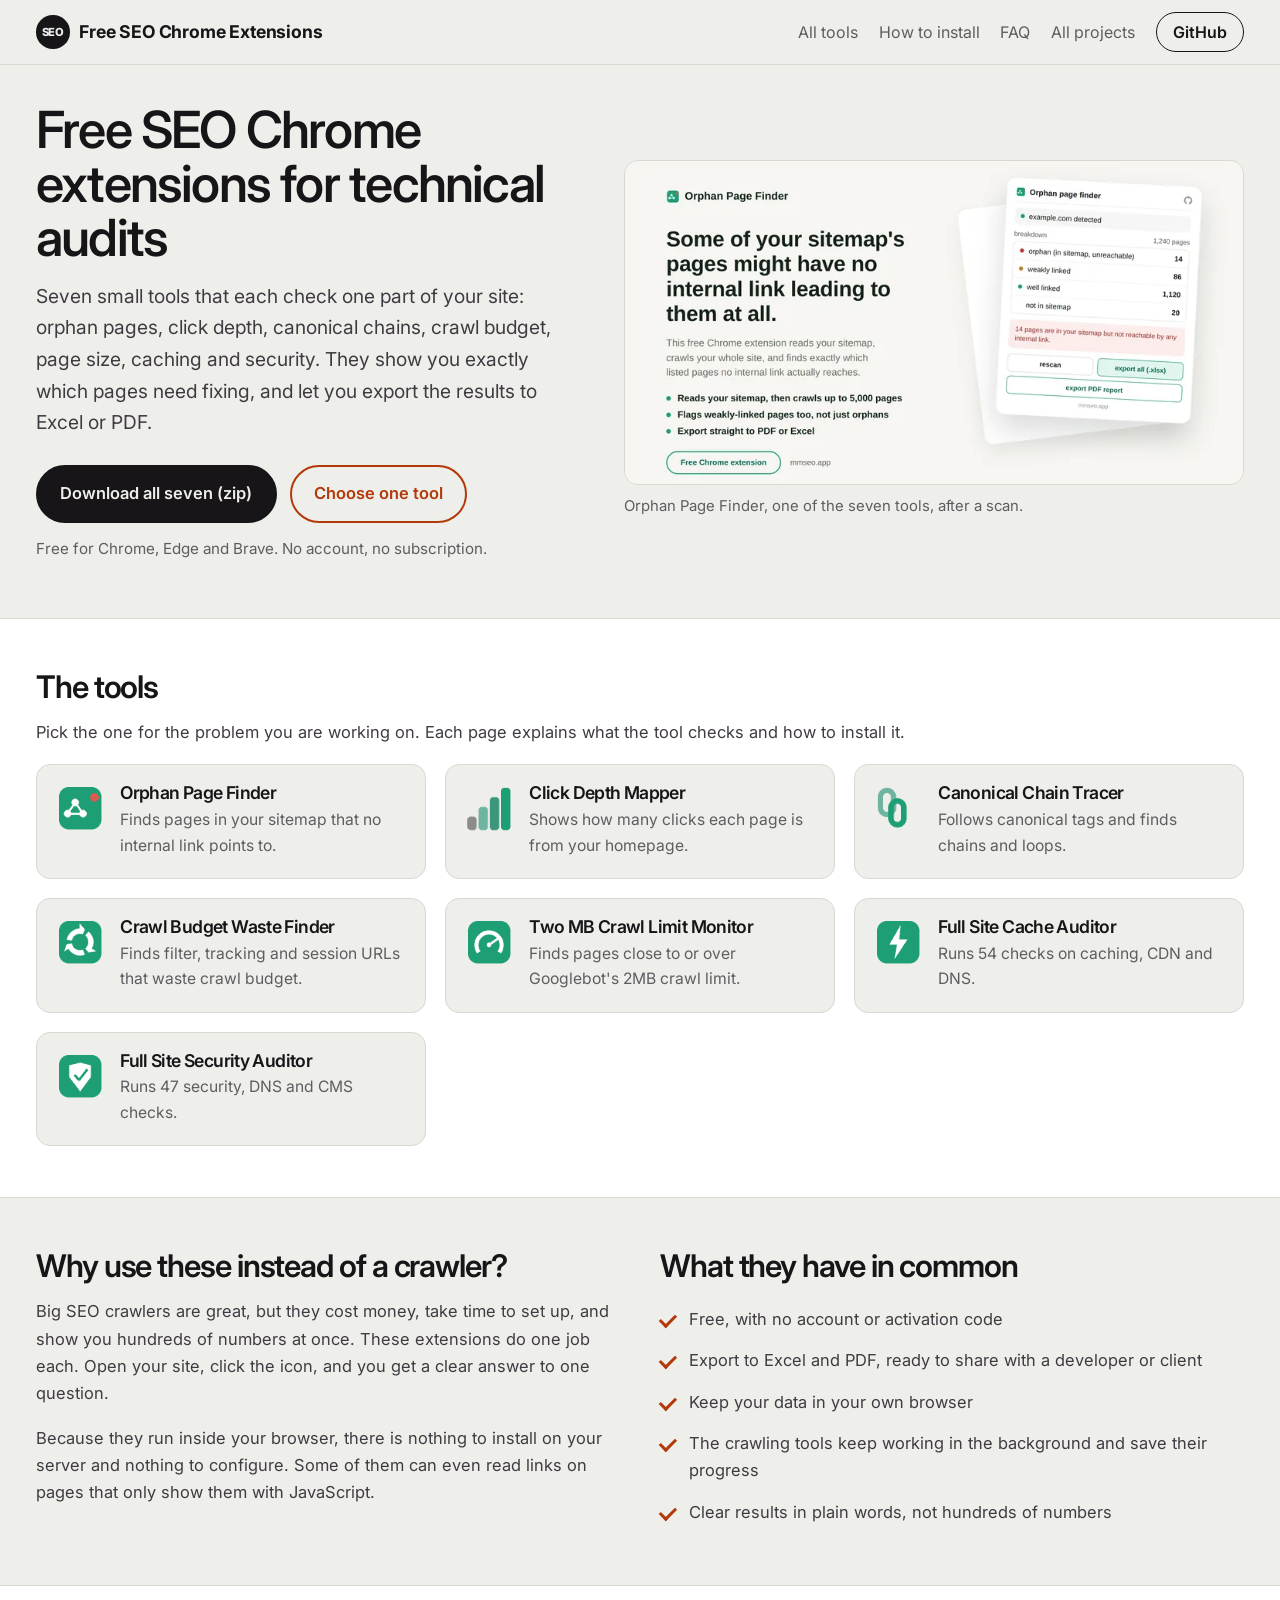
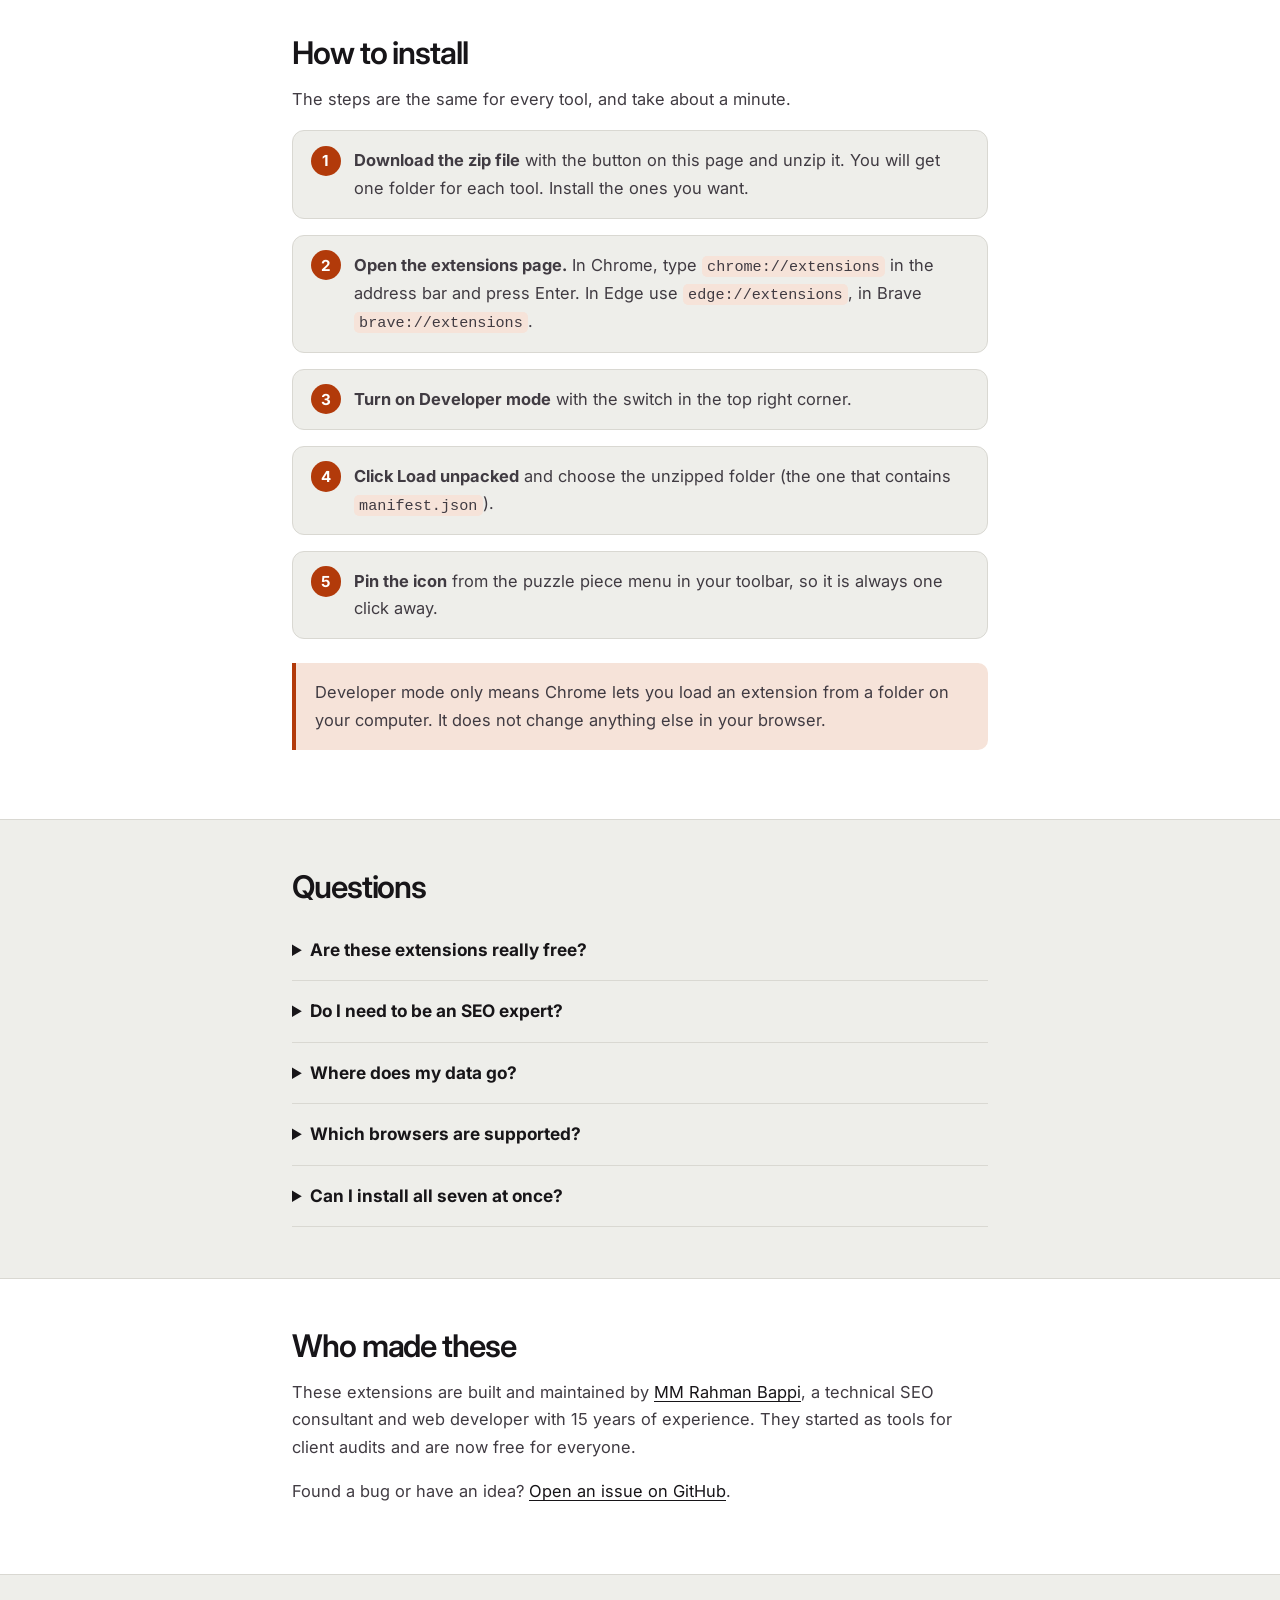
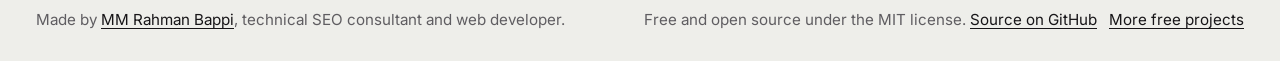
==== commit b0b339af: "New site look matching mmrahmanbappi.github.io: warm grey, Inter, orange accent, pill buttons, link " ====
--- a/index.html
+++ b/index.html
@@ -24,6 +24,8 @@
 <meta name="twitter:description" content="Seven free Chrome extensions for technical SEO: orphan pages, click depth, canonical chains, crawl budget, the 2MB limit, cache and security audits.">
 <meta name="twitter:image" content="https://mmrahmanbappi.github.io/chrome-extensions/images/og/home.jpg">
 <link rel="icon" href="https://mmrahmanbappi.github.io/chrome-extensions/favicon.svg" type="image/svg+xml">
+<link rel="preconnect" href="https://fonts.googleapis.com"><link rel="preconnect" href="https://fonts.gstatic.com" crossorigin>
+<link rel="stylesheet" href="https://fonts.googleapis.com/css2?family=Inter:wght@400;500;600;700&display=swap">
 <link rel="stylesheet" href="https://mmrahmanbappi.github.io/chrome-extensions/site.css">
 <script type="application/ld+json">
 {
@@ -170,8 +172,8 @@
 <body>
 <a class="skip" href="#main">Skip to content</a>
 <header class="top"><div class="wrap">
-<a class="brand" href="https://mmrahmanbappi.github.io/chrome-extensions/">Free SEO Chrome Extensions</a>
-<nav aria-label="Main"><a href="https://mmrahmanbappi.github.io/chrome-extensions/#tools">All tools</a><a href="https://mmrahmanbappi.github.io/chrome-extensions/#install">How to install</a><a href="https://mmrahmanbappi.github.io/chrome-extensions/#faq">FAQ</a><a href="https://github.com/mmrahmanbappi/chrome-extensions">GitHub</a></nav>
+<a class="brand" href="https://mmrahmanbappi.github.io/chrome-extensions/"><i aria-hidden="true">SEO</i>Free SEO Chrome Extensions</a>
+<nav aria-label="Main"><a href="https://mmrahmanbappi.github.io/chrome-extensions/#tools">All tools</a><a href="https://mmrahmanbappi.github.io/chrome-extensions/#install">How to install</a><a href="https://mmrahmanbappi.github.io/chrome-extensions/#faq">FAQ</a><a href="https://mmrahmanbappi.github.io/">All projects</a><a class="gh" href="https://github.com/mmrahmanbappi/chrome-extensions">GitHub</a></nav>
 </div></header>
 <main id="main">
 <section class="hero"><div class="wrap hero-grid">
@@ -233,7 +235,7 @@
 </main>
 <footer><div class="wrap">
 <p>Made by <a href="https://mmseo.app/">MM Rahman Bappi</a>, technical SEO consultant and web developer.</p>
-<p>Free and open source under the MIT license. <a href="https://github.com/mmrahmanbappi/chrome-extensions">Source on GitHub</a></p>
+<p>Free and open source under the MIT license. <a href="https://github.com/mmrahmanbappi/chrome-extensions">Source on GitHub</a> &nbsp; <a href="https://mmrahmanbappi.github.io/">More free projects</a></p>
 </div></footer>
 </body>
 </html>
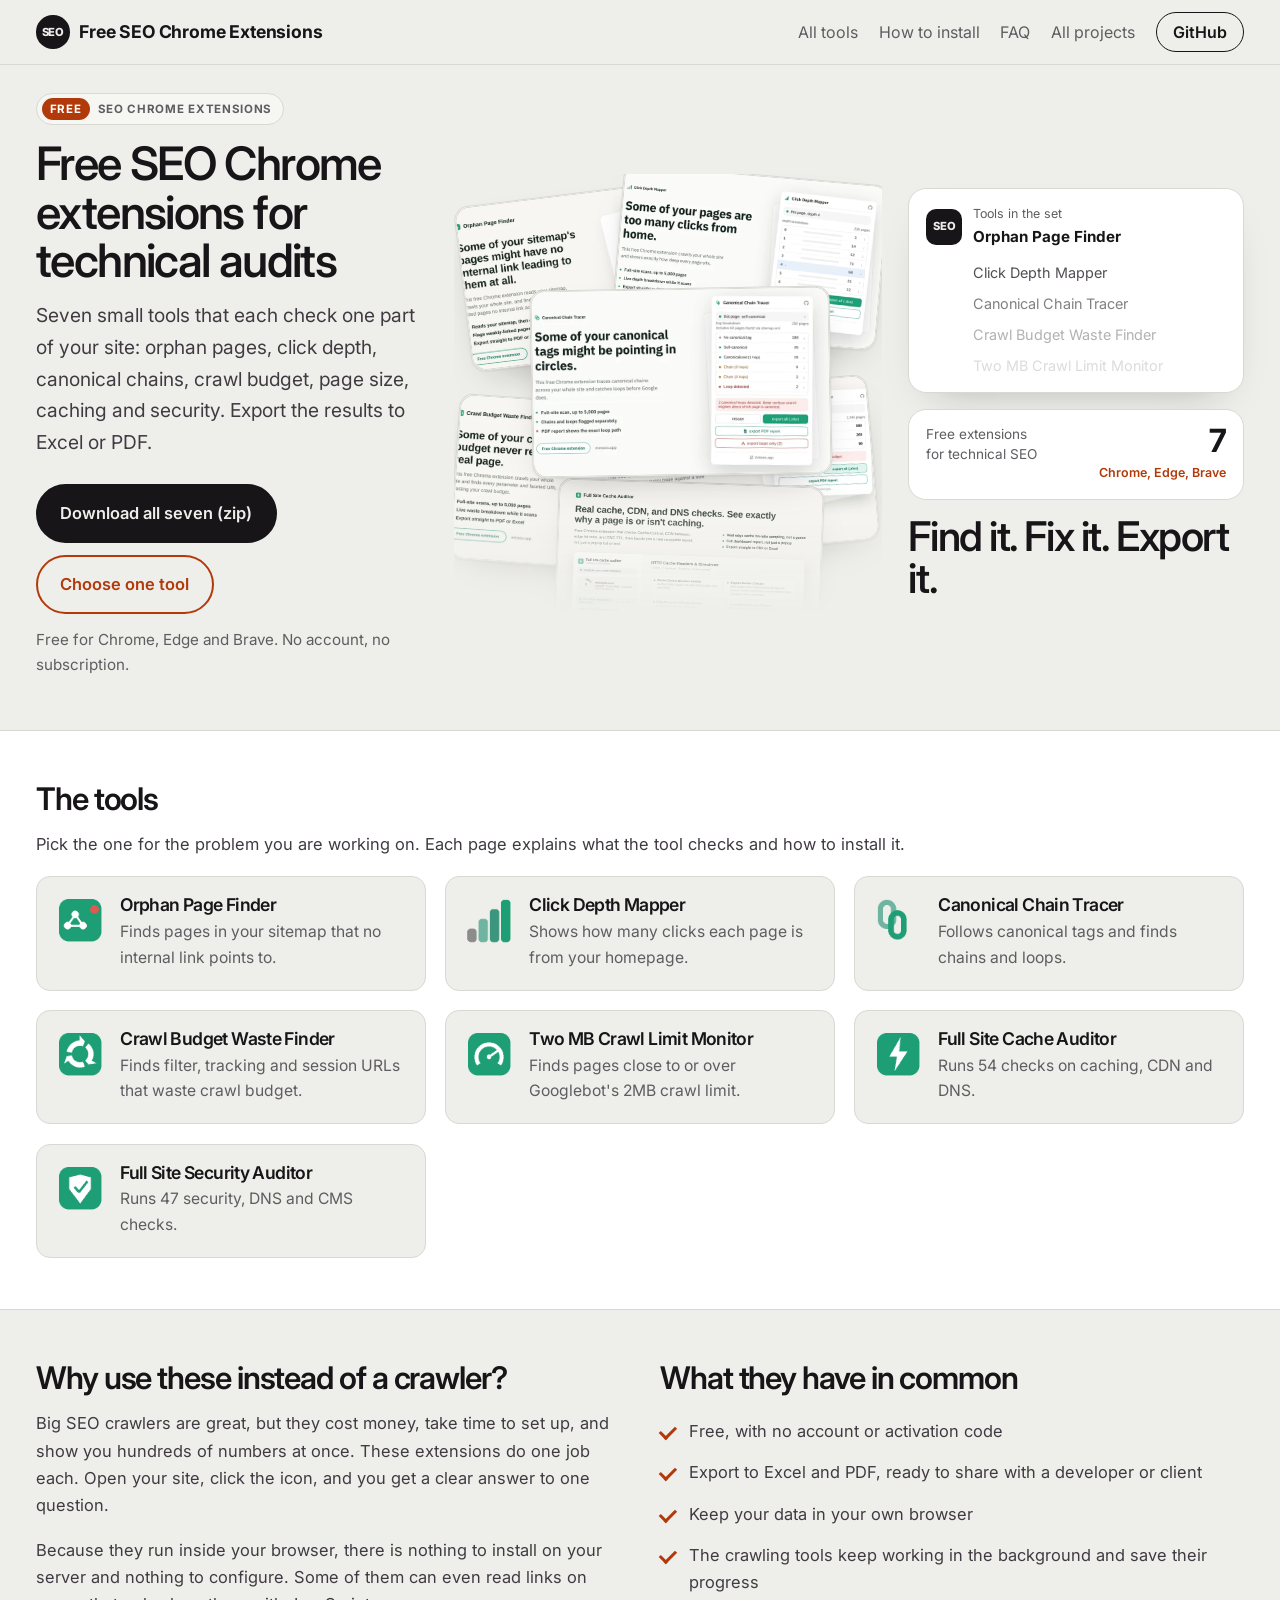
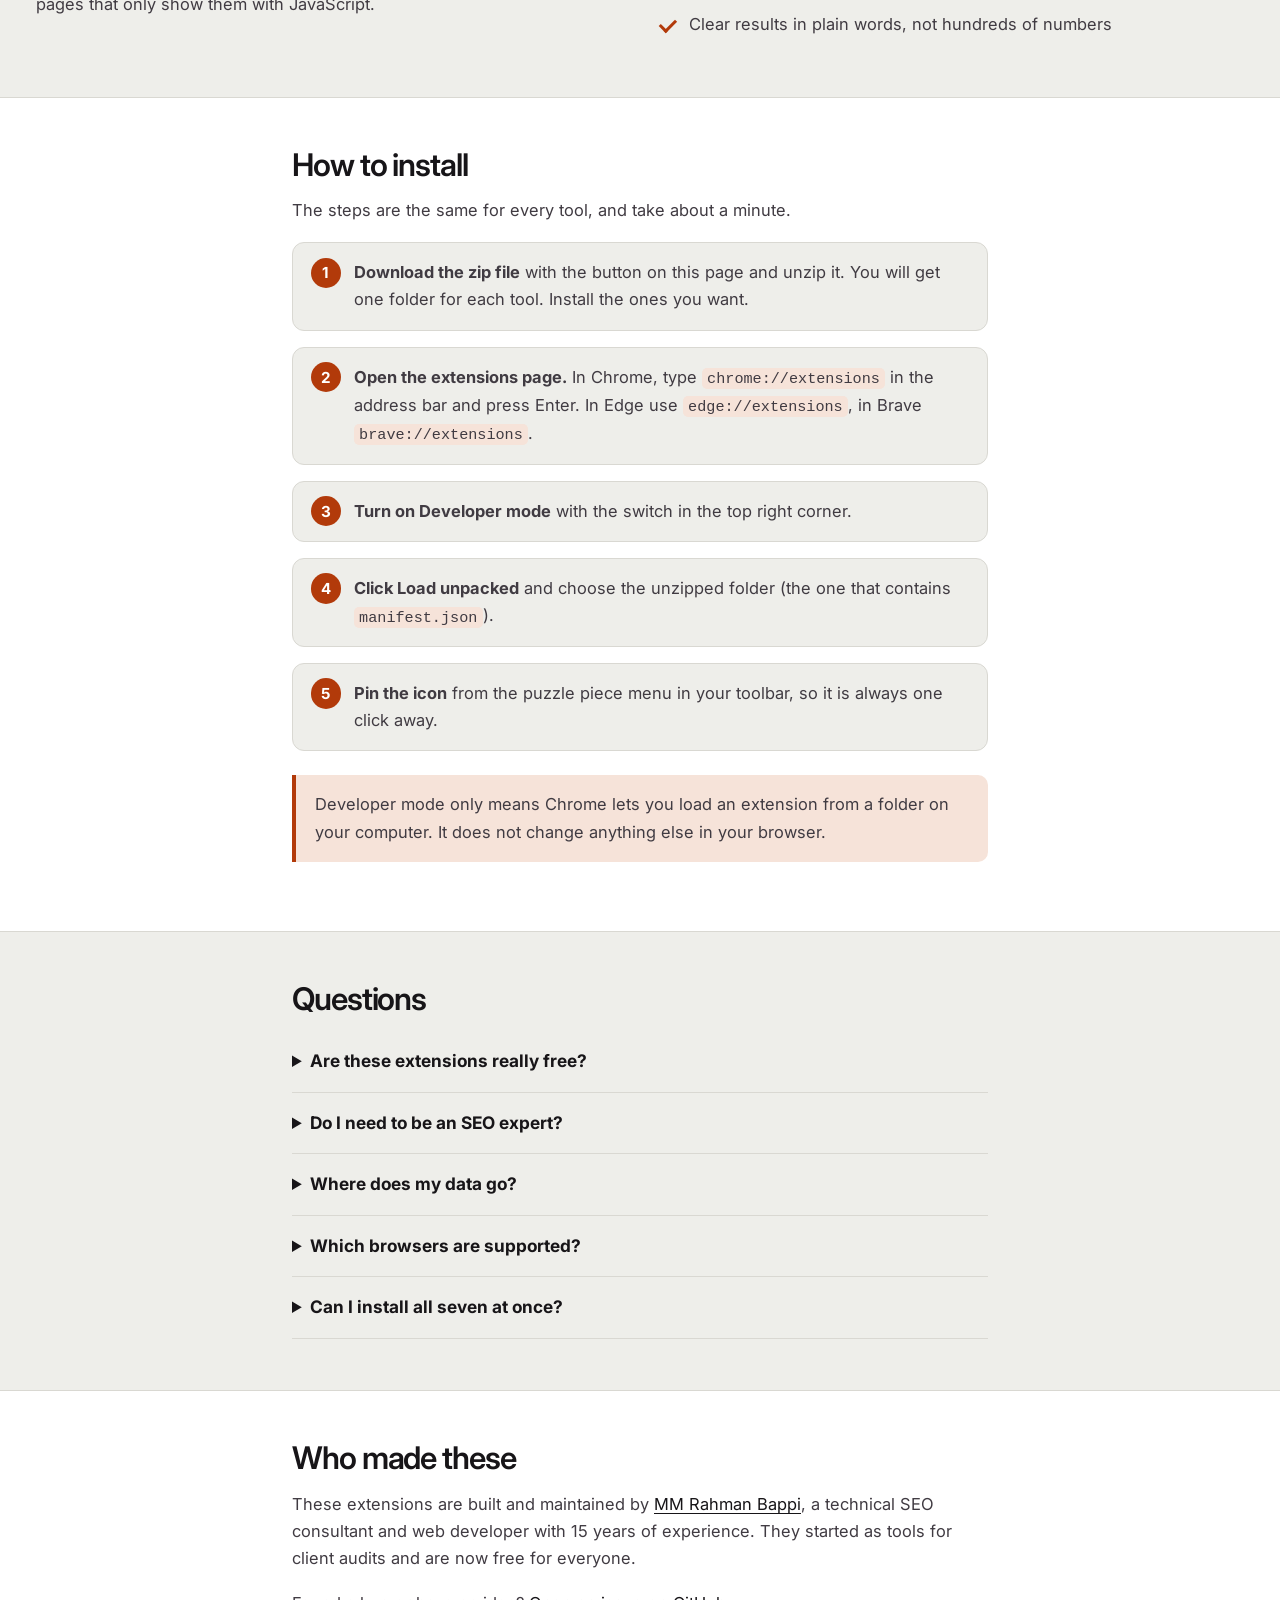
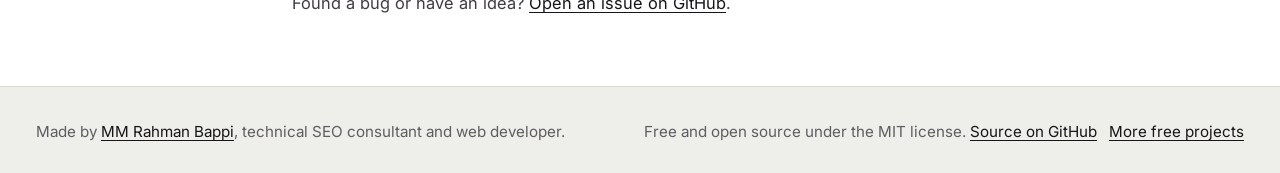
==== commit 2461c8db: "Home hero matching mmrahmanbappi.github.io: previews, rotating list, count card; category count comp" ====
--- a/index.html
+++ b/index.html
@@ -176,18 +176,17 @@
 <nav aria-label="Main"><a href="https://mmrahmanbappi.github.io/chrome-extensions/#tools">All tools</a><a href="https://mmrahmanbappi.github.io/chrome-extensions/#install">How to install</a><a href="https://mmrahmanbappi.github.io/chrome-extensions/#faq">FAQ</a><a href="https://mmrahmanbappi.github.io/">All projects</a><a class="gh" href="https://github.com/mmrahmanbappi/chrome-extensions">GitHub</a></nav>
 </div></header>
 <main id="main">
-<section class="hero"><div class="wrap hero-grid">
-<div>
+<section class="hero mthero"><div class="wrap hgrid">
+<div><span class="mtbadge"><b>Free</b>SEO Chrome extensions</span>
 <h1>Free SEO Chrome extensions for technical audits</h1>
-<p class="lead">Seven small tools that each check one part of your site: orphan pages, click depth, canonical chains, crawl budget, page size, caching and security. They show you exactly which pages need fixing, and let you export the results to Excel or PDF.</p>
+<p class="lead">Seven small tools that each check one part of your site: orphan pages, click depth, canonical chains, crawl budget, page size, caching and security. Export the results to Excel or PDF.</p>
 <div class="actions"><a class="btn main" href="https://github.com/mmrahmanbappi/chrome-extensions/releases/latest/download/chrome-extensions-all.zip">Download all seven (zip)</a><a class="btn alt" href="#tools">Choose one tool</a></div>
 <p class="small">Free for Chrome, Edge and Brave. No account, no subscription.</p>
 </div>
-<figure>
-<picture><source type="image/webp" srcset="https://mmrahmanbappi.github.io/chrome-extensions/images/orphan-page-finder-800.webp 800w, https://mmrahmanbappi.github.io/chrome-extensions/images/orphan-page-finder-1200.webp 1200w" sizes="(max-width: 860px) 100vw, 600px">
-<img src="https://mmrahmanbappi.github.io/chrome-extensions/images/orphan-page-finder-1200.jpg" alt="Orphan Page Finder showing orphan, weakly linked and well linked pages" width="1200" height="628" fetchpriority="high"></picture>
-<figcaption>Orphan Page Finder, one of the seven tools, after a scan.</figcaption>
-</figure>
+<div class="stack" aria-hidden="true"><figure><img src="https://mmrahmanbappi.github.io/chrome-extensions/images/orphan-page-finder-800.webp" alt="" width="800" height="500" loading="lazy"></figure><figure><img src="https://mmrahmanbappi.github.io/chrome-extensions/images/click-depth-mapper-800.webp" alt="" width="800" height="500" loading="lazy"></figure><figure><img src="https://mmrahmanbappi.github.io/chrome-extensions/images/canonical-chain-tracer-800.webp" alt="" width="800" height="500" loading="lazy"></figure><figure><img src="https://mmrahmanbappi.github.io/chrome-extensions/images/crawl-budget-waste-finder-800.webp" alt="" width="800" height="500" loading="lazy"></figure><figure><img src="https://mmrahmanbappi.github.io/chrome-extensions/images/two-mb-crawl-limit-monitor-800.webp" alt="" width="800" height="500" loading="lazy"></figure><figure><img src="https://mmrahmanbappi.github.io/chrome-extensions/images/full-site-cache-auditor-800.webp" alt="" width="800" height="500" loading="lazy"></figure></div>
+<div class="mtside"><div class="mtcycle"><div class="hd"><i aria-hidden="true">SEO</i><div><small>Tools in the set</small><strong id="mtcur" data-items="[&quot;Orphan Page Finder&quot;, &quot;Click Depth Mapper&quot;, &quot;Canonical Chain Tracer&quot;, &quot;Crawl Budget Waste Finder&quot;, &quot;Two MB Crawl Limit Monitor&quot;, &quot;Full Site Cache Auditor&quot;, &quot;Full Site Security Auditor&quot;]">Orphan Page Finder</strong></div></div><ul id="mtnx" aria-hidden="true"><li>Click Depth Mapper</li><li>Canonical Chain Tracer</li><li>Crawl Budget Waste Finder</li><li>Two MB Crawl Limit Monitor</li></ul></div>
+<div class="mtstat"><small>Free extensions<br>for technical SEO</small><div><b>7</b><em>Chrome, Edge, Brave</em></div></div>
+<p class="mtbig">Find it. Fix it. Export it.</p></div>
 </div></section>
 
 <section class="band alt" id="tools"><div class="wrap">
@@ -237,5 +236,7 @@
 <p>Made by <a href="https://mmseo.app/">MM Rahman Bappi</a>, technical SEO consultant and web developer.</p>
 <p>Free and open source under the MIT license. <a href="https://github.com/mmrahmanbappi/chrome-extensions">Source on GitHub</a> &nbsp; <a href="https://mmrahmanbappi.github.io/">More free projects</a></p>
 </div></footer>
+<script>(function(){var cur=document.getElementById('mtcur'),nx=document.getElementById('mtnx');if(!cur||matchMedia('(prefers-reduced-motion: reduce)').matches)return;var items=JSON.parse(cur.dataset.items),i=0;
+setInterval(function(){i=(i+1)%items.length;cur.style.opacity=0;setTimeout(function(){cur.textContent=items[i];cur.style.opacity=1;nx.innerHTML='';for(var k=1;k<5;k++){var li=document.createElement('li');li.textContent=items[(i+k)%items.length];nx.appendChild(li);}},350);},2600);})();</script>
 </body>
 </html>
